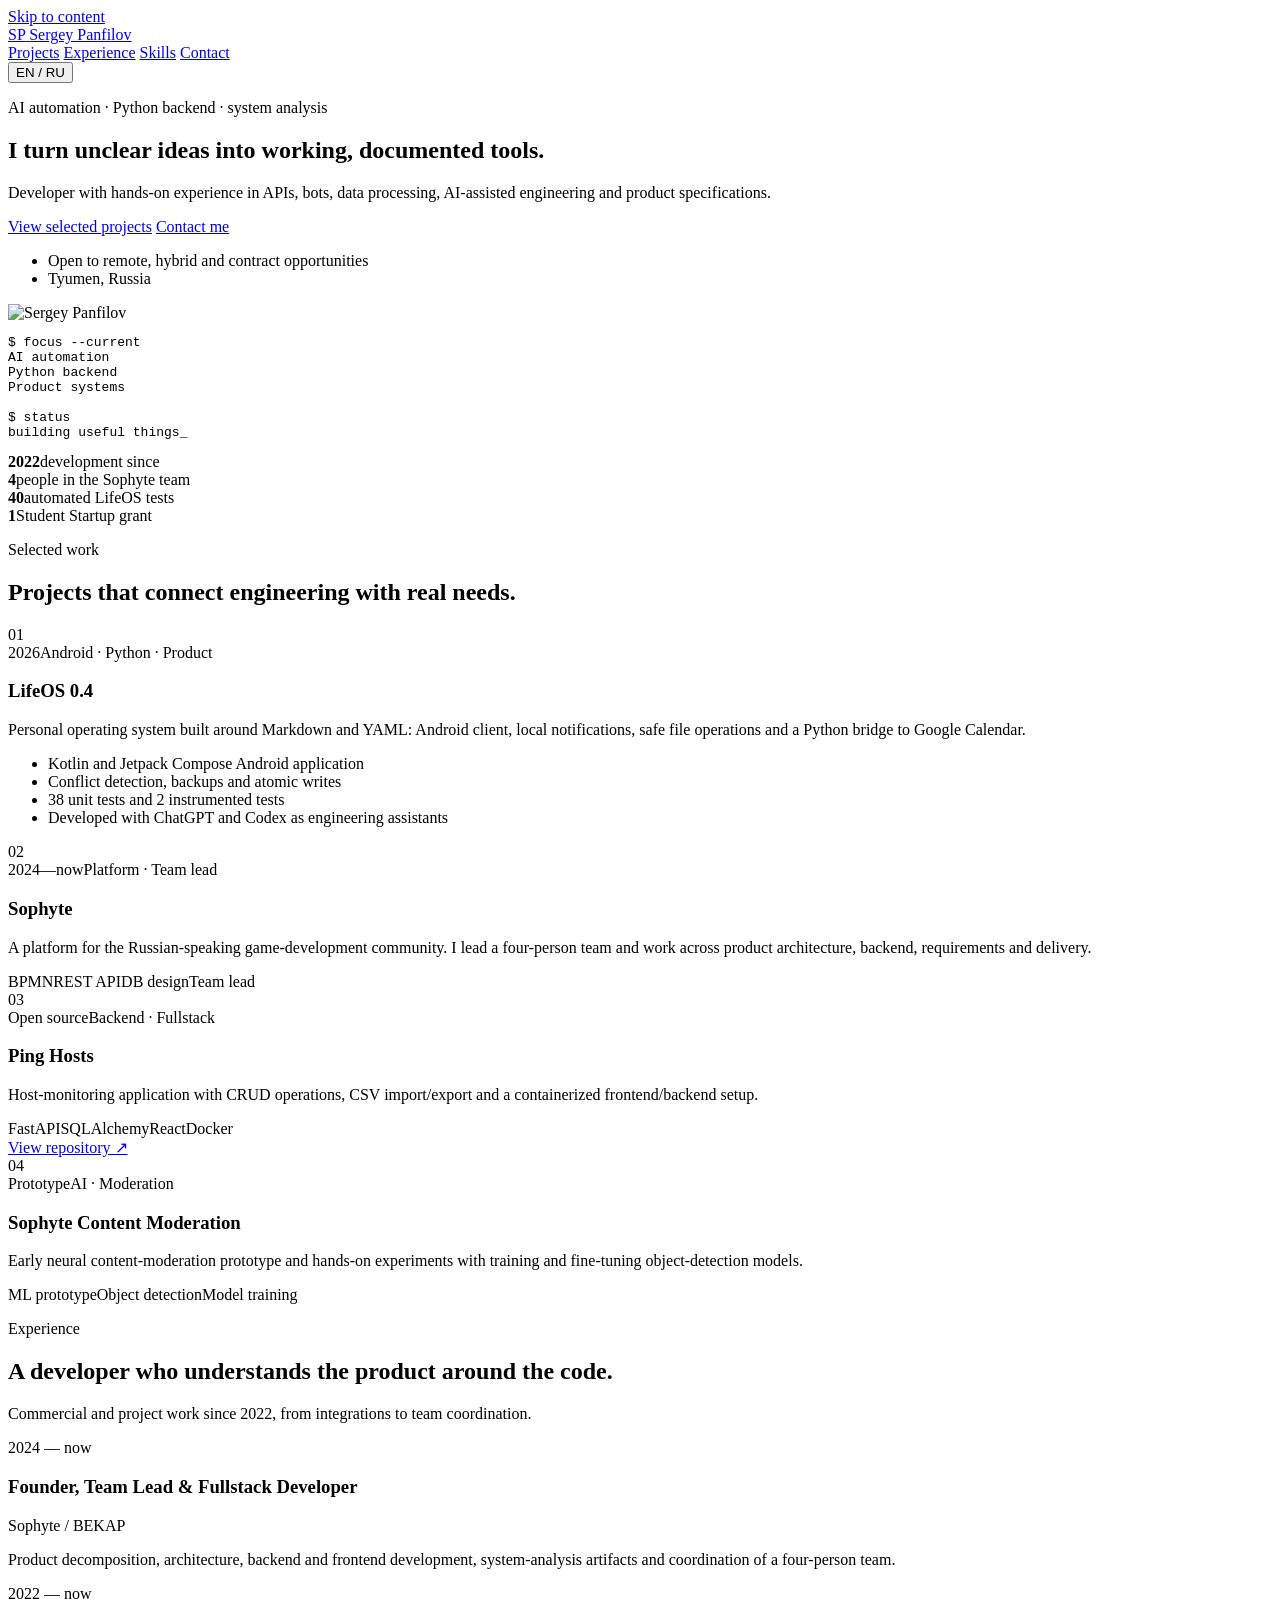
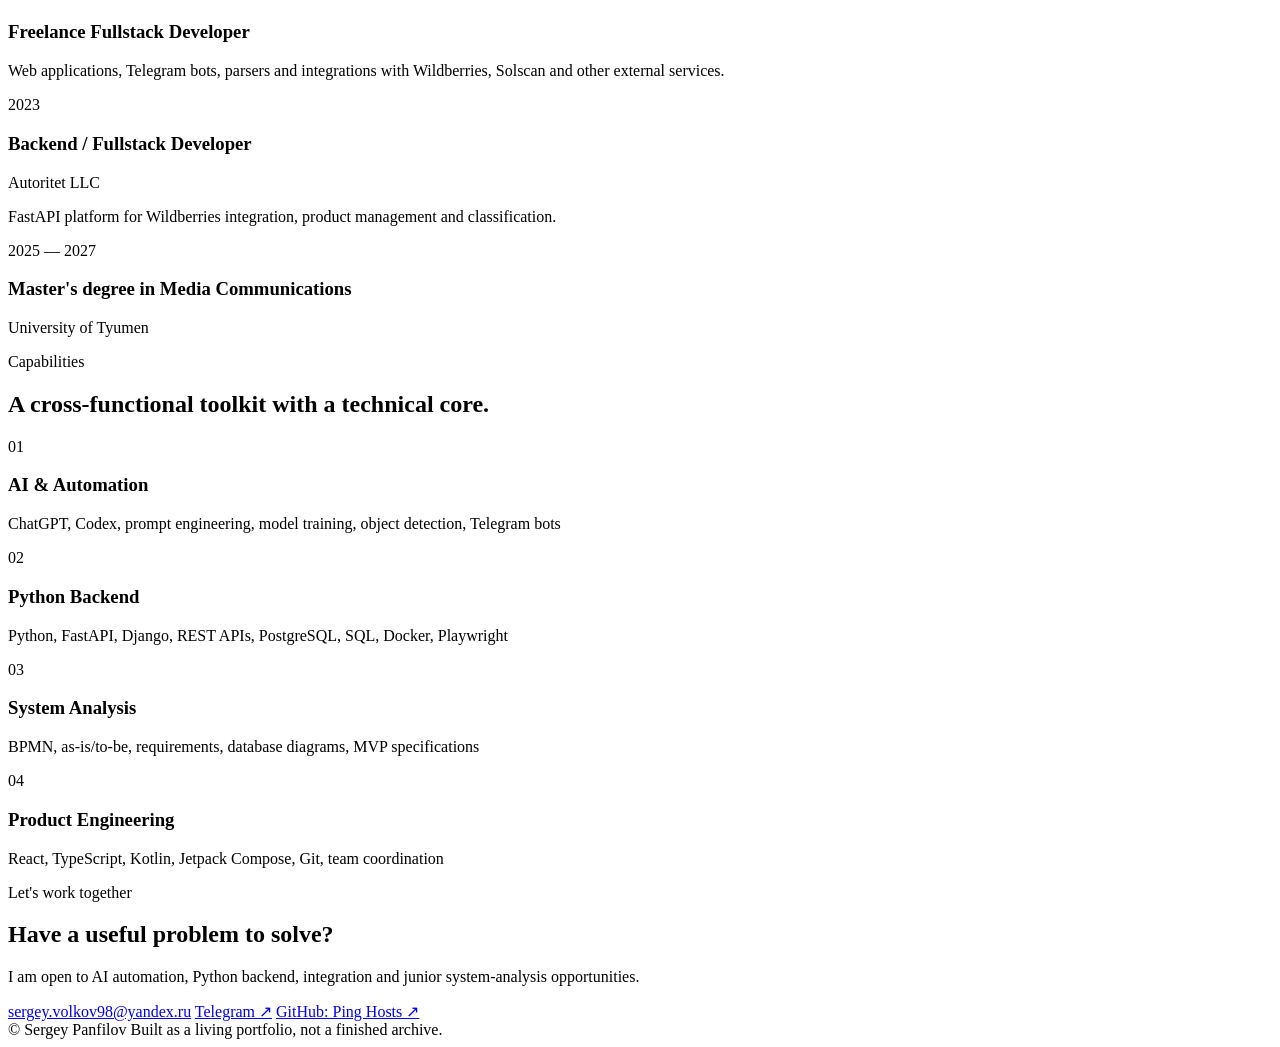
==== index.html @ 13442baf "Add index.html" ====
<!doctype html>
<html lang="en">
  <head>
    <meta charset="UTF-8" />
    <meta name="viewport" content="width=device-width, initial-scale=1.0" />
    <meta name="description" content="Sergey Panfilov — AI automation, Python backend development and system analysis." />
    <meta name="theme-color" content="#07111f" />
    <meta property="og:title" content="Sergey Panfilov — AI & Python Developer" />
    <meta property="og:description" content="Practical AI automation, backend systems and product engineering." />
    <meta property="og:type" content="website" />
    <meta property="og:url" content="https://zenartz98.github.io/portfolio/" />
    <link rel="canonical" href="https://zenartz98.github.io/portfolio/" />
    <title>Sergey Panfilov — AI & Python Developer</title>
    <link rel="stylesheet" href="styles.css" />
  </head>
  <body>
    <a class="skip-link" href="#main">Skip to content</a>

    <header class="site-header">
      <a class="brand" href="#top" aria-label="Sergey Panfilov — home">
        <span class="brand-mark">SP</span>
        <span>Sergey Panfilov</span>
      </a>
      <nav aria-label="Main navigation">
        <a href="#projects" data-i18n="navProjects">Projects</a>
        <a href="#experience" data-i18n="navExperience">Experience</a>
        <a href="#skills" data-i18n="navSkills">Skills</a>
        <a href="#contact" data-i18n="navContact">Contact</a>
      </nav>
      <button class="language-toggle" type="button" aria-label="Switch language">
        <span data-lang-active>EN</span><span aria-hidden="true"> / </span><span data-lang-inactive>RU</span>
      </button>
    </header>

    <main id="main">
      <section class="hero" id="top">
        <div class="hero-copy">
          <p class="eyebrow" data-i18n="heroEyebrow">AI automation · Python backend · system analysis</p>
          <h1 data-i18n="heroTitle">I turn unclear ideas into working, documented tools.</h1>
          <p class="hero-lead" data-i18n="heroLead">
            Developer with hands-on experience in APIs, bots, data processing, AI-assisted engineering and product specifications.
          </p>
          <div class="hero-actions">
            <a class="button primary" href="#projects" data-i18n="viewProjects">View selected projects</a>
            <a class="button secondary" href="mailto:sergey.volkov98@yandex.ru" data-i18n="contactMe">Contact me</a>
          </div>
          <ul class="availability" aria-label="Availability">
            <li><span class="status-dot"></span><span data-i18n="availability">Open to remote, hybrid and contract opportunities</span></li>
            <li>Tyumen, Russia</li>
          </ul>
        </div>

        <aside class="hero-panel" aria-label="Profile summary">
          <div class="portrait-wrap">
            <img src="https://avatars.githubusercontent.com/u/83750364?v=4" alt="Sergey Panfilov" width="160" height="160" />
            <span class="orbit orbit-one"></span>
            <span class="orbit orbit-two"></span>
          </div>
          <div class="terminal" aria-label="Technology summary">
            <div class="terminal-head"><span></span><span></span><span></span></div>
            <pre><code><span class="muted">$</span> focus --current
AI automation
Python backend
Product systems

<span class="muted">$</span> status
building useful things<span class="cursor">_</span></code></pre>
          </div>
        </aside>
      </section>

      <section class="signal-strip" aria-label="Highlights">
        <div><strong>2022</strong><span data-i18n="sinceDevelopment">development since</span></div>
        <div><strong>4</strong><span data-i18n="teamMembers">people in the Sophyte team</span></div>
        <div><strong>40</strong><span data-i18n="lifeosTests">automated LifeOS tests</span></div>
        <div><strong>1</strong><span data-i18n="grant">Student Startup grant</span></div>
      </section>

      <section class="section" id="projects">
        <div class="section-heading">
          <p class="eyebrow" data-i18n="selectedWork">Selected work</p>
          <h2 data-i18n="projectsTitle">Projects that connect engineering with real needs.</h2>
        </div>

        <div class="project-grid">
          <article class="project-card project-featured">
            <div class="project-number">01</div>
            <div>
              <div class="project-meta"><span>2026</span><span>Android · Python · Product</span></div>
              <h3>LifeOS 0.4</h3>
              <p data-i18n="lifeosDescription">
                Personal operating system built around Markdown and YAML: Android client, local notifications, safe file operations and a Python bridge to Google Calendar.
              </p>
              <ul class="project-points">
                <li data-i18n="lifeosPoint1">Kotlin and Jetpack Compose Android application</li>
                <li data-i18n="lifeosPoint2">Conflict detection, backups and atomic writes</li>
                <li data-i18n="lifeosPoint3">38 unit tests and 2 instrumented tests</li>
                <li data-i18n="lifeosPoint4">Developed with ChatGPT and Codex as engineering assistants</li>
              </ul>
            </div>
          </article>

          <article class="project-card">
            <div class="project-number">02</div>
            <div>
              <div class="project-meta"><span>2024—now</span><span>Platform · Team lead</span></div>
              <h3>Sophyte</h3>
              <p data-i18n="sophyteDescription">
                A platform for the Russian-speaking game-development community. I lead a four-person team and work across product architecture, backend, requirements and delivery.
              </p>
              <div class="tag-row"><span>BPMN</span><span>REST API</span><span>DB design</span><span>Team lead</span></div>
            </div>
          </article>

          <article class="project-card">
            <div class="project-number">03</div>
            <div>
              <div class="project-meta"><span>Open source</span><span>Backend · Fullstack</span></div>
              <h3>Ping Hosts</h3>
              <p data-i18n="pingDescription">
                Host-monitoring application with CRUD operations, CSV import/export and a containerized frontend/backend setup.
              </p>
              <div class="tag-row"><span>FastAPI</span><span>SQLAlchemy</span><span>React</span><span>Docker</span></div>
              <a class="text-link" href="https://github.com/ZenArtZ98/ping_hosts" target="_blank" rel="noreferrer" data-i18n="viewRepository">View repository ↗</a>
            </div>
          </article>

          <article class="project-card">
            <div class="project-number">04</div>
            <div>
              <div class="project-meta"><span>Prototype</span><span>AI · Moderation</span></div>
              <h3>Sophyte Content Moderation</h3>
              <p data-i18n="moderationDescription">
                Early neural content-moderation prototype and hands-on experiments with training and fine-tuning object-detection models.
              </p>
              <div class="tag-row"><span>ML prototype</span><span>Object detection</span><span>Model training</span></div>
            </div>
          </article>
        </div>
      </section>

      <section class="section split-section" id="experience">
        <div class="section-heading sticky-heading">
          <p class="eyebrow" data-i18n="experienceEyebrow">Experience</p>
          <h2 data-i18n="experienceTitle">A developer who understands the product around the code.</h2>
          <p data-i18n="experienceLead">Commercial and project work since 2022, from integrations to team coordination.</p>
        </div>

        <div class="timeline">
          <article>
            <span class="timeline-date">2024 — now</span>
            <h3 data-i18n="sophyteRole">Founder, Team Lead & Fullstack Developer</h3>
            <p>Sophyte / BEKAP</p>
            <p data-i18n="sophyteExperience">Product decomposition, architecture, backend and frontend development, system-analysis artifacts and coordination of a four-person team.</p>
          </article>
          <article>
            <span class="timeline-date">2022 — now</span>
            <h3 data-i18n="freelanceRole">Freelance Fullstack Developer</h3>
            <p data-i18n="freelanceExperience">Web applications, Telegram bots, parsers and integrations with Wildberries, Solscan and other external services.</p>
          </article>
          <article>
            <span class="timeline-date">2023</span>
            <h3 data-i18n="autoritetRole">Backend / Fullstack Developer</h3>
            <p>Autoritet LLC</p>
            <p data-i18n="autoritetExperience">FastAPI platform for Wildberries integration, product management and classification.</p>
          </article>
          <article>
            <span class="timeline-date">2025 — 2027</span>
            <h3 data-i18n="masters">Master's degree in Media Communications</h3>
            <p data-i18n="university">University of Tyumen</p>
          </article>
        </div>
      </section>

      <section class="section" id="skills">
        <div class="section-heading">
          <p class="eyebrow" data-i18n="skillsEyebrow">Capabilities</p>
          <h2 data-i18n="skillsTitle">A cross-functional toolkit with a technical core.</h2>
        </div>
        <div class="skills-grid">
          <article><span>01</span><h3>AI & Automation</h3><p>ChatGPT, Codex, prompt engineering, model training, object detection, Telegram bots</p></article>
          <article><span>02</span><h3>Python Backend</h3><p>Python, FastAPI, Django, REST APIs, PostgreSQL, SQL, Docker, Playwright</p></article>
          <article><span>03</span><h3>System Analysis</h3><p>BPMN, as-is/to-be, requirements, database diagrams, MVP specifications</p></article>
          <article><span>04</span><h3>Product Engineering</h3><p>React, TypeScript, Kotlin, Jetpack Compose, Git, team coordination</p></article>
        </div>
      </section>

      <section class="contact-section" id="contact">
        <p class="eyebrow" data-i18n="contactEyebrow">Let's work together</p>
        <h2 data-i18n="contactTitle">Have a useful problem to solve?</h2>
        <p data-i18n="contactLead">I am open to AI automation, Python backend, integration and junior system-analysis opportunities.</p>
        <div class="contact-links">
          <a href="mailto:sergey.volkov98@yandex.ru">sergey.volkov98@yandex.ru</a>
          <a href="https://t.me/zenartz98" target="_blank" rel="noreferrer">Telegram ↗</a>
          <a href="https://github.com/ZenArtZ98/ping_hosts" target="_blank" rel="noreferrer">GitHub: Ping Hosts ↗</a>
        </div>
      </section>
    </main>

    <footer>
      <span>© <span data-year></span> Sergey Panfilov</span>
      <span data-i18n="footerText">Built as a living portfolio, not a finished archive.</span>
    </footer>

    <script src="script.js"></script>
  </body>
</html>
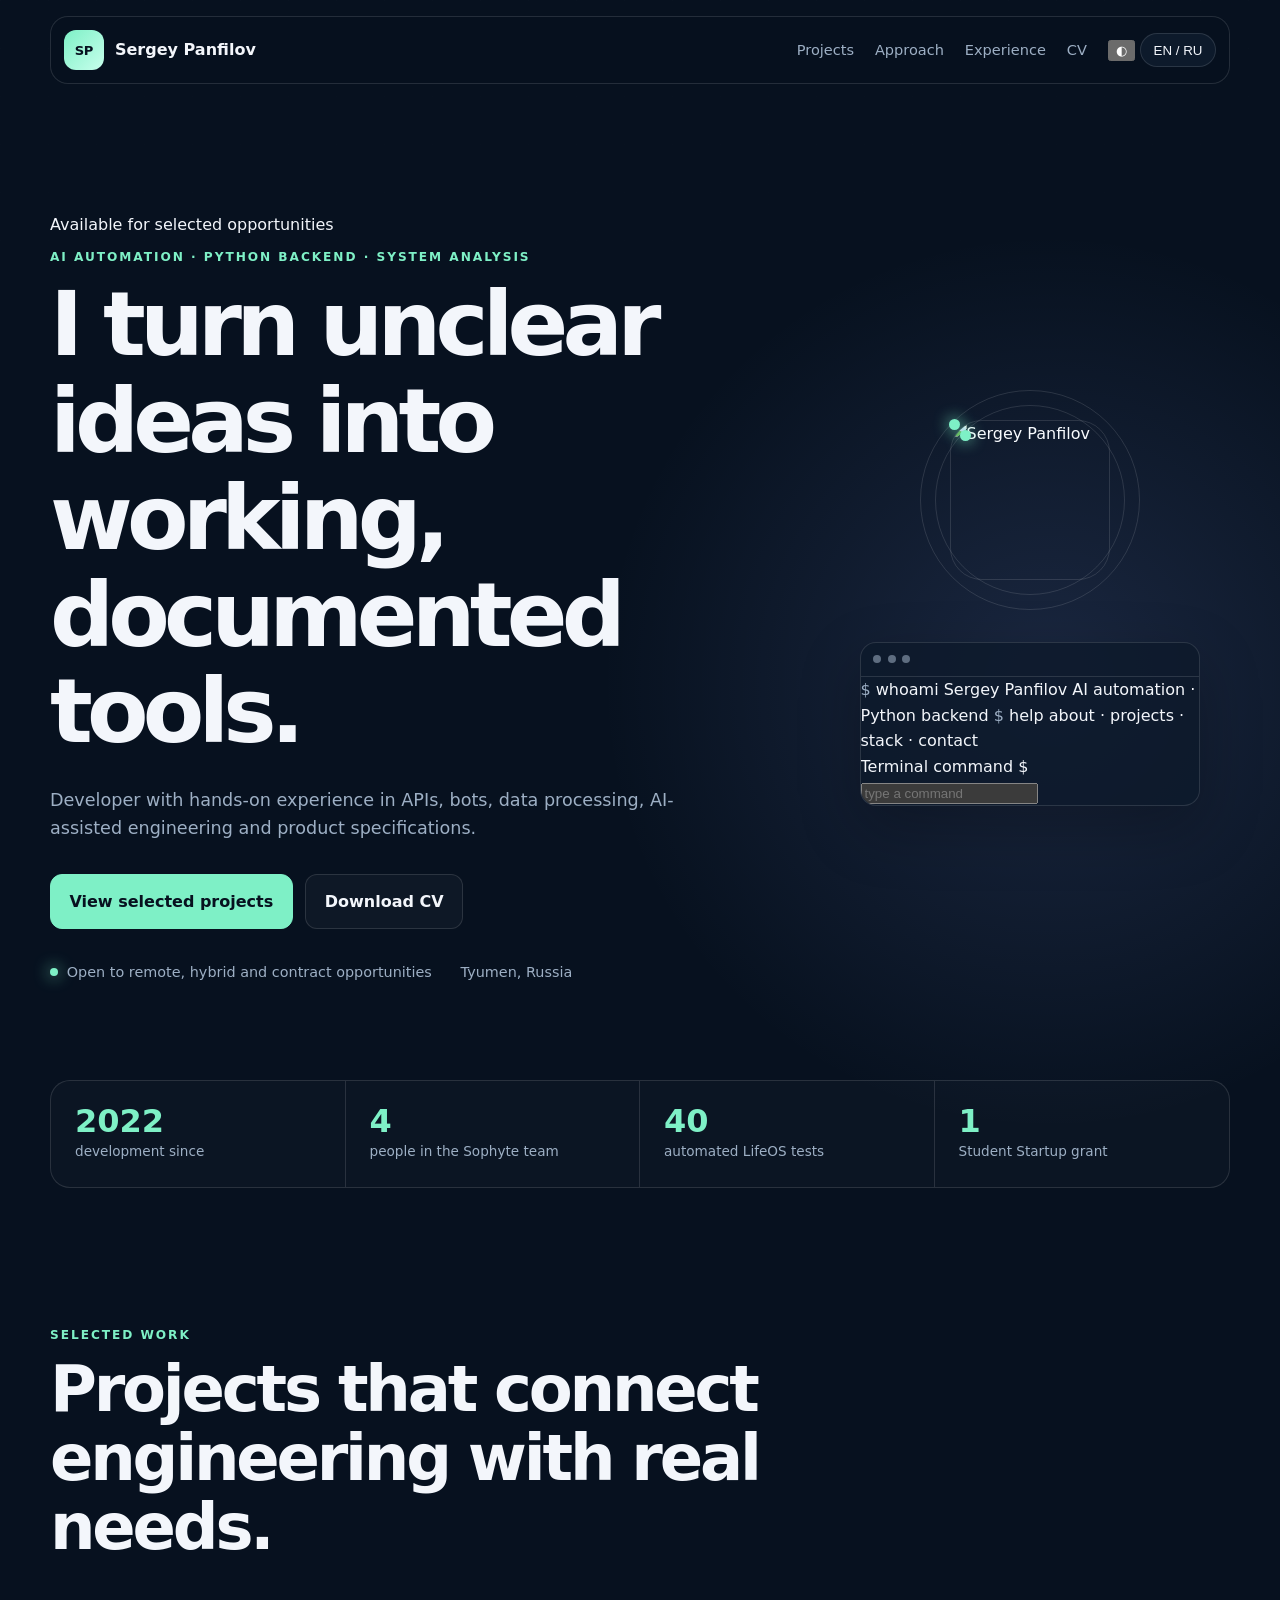
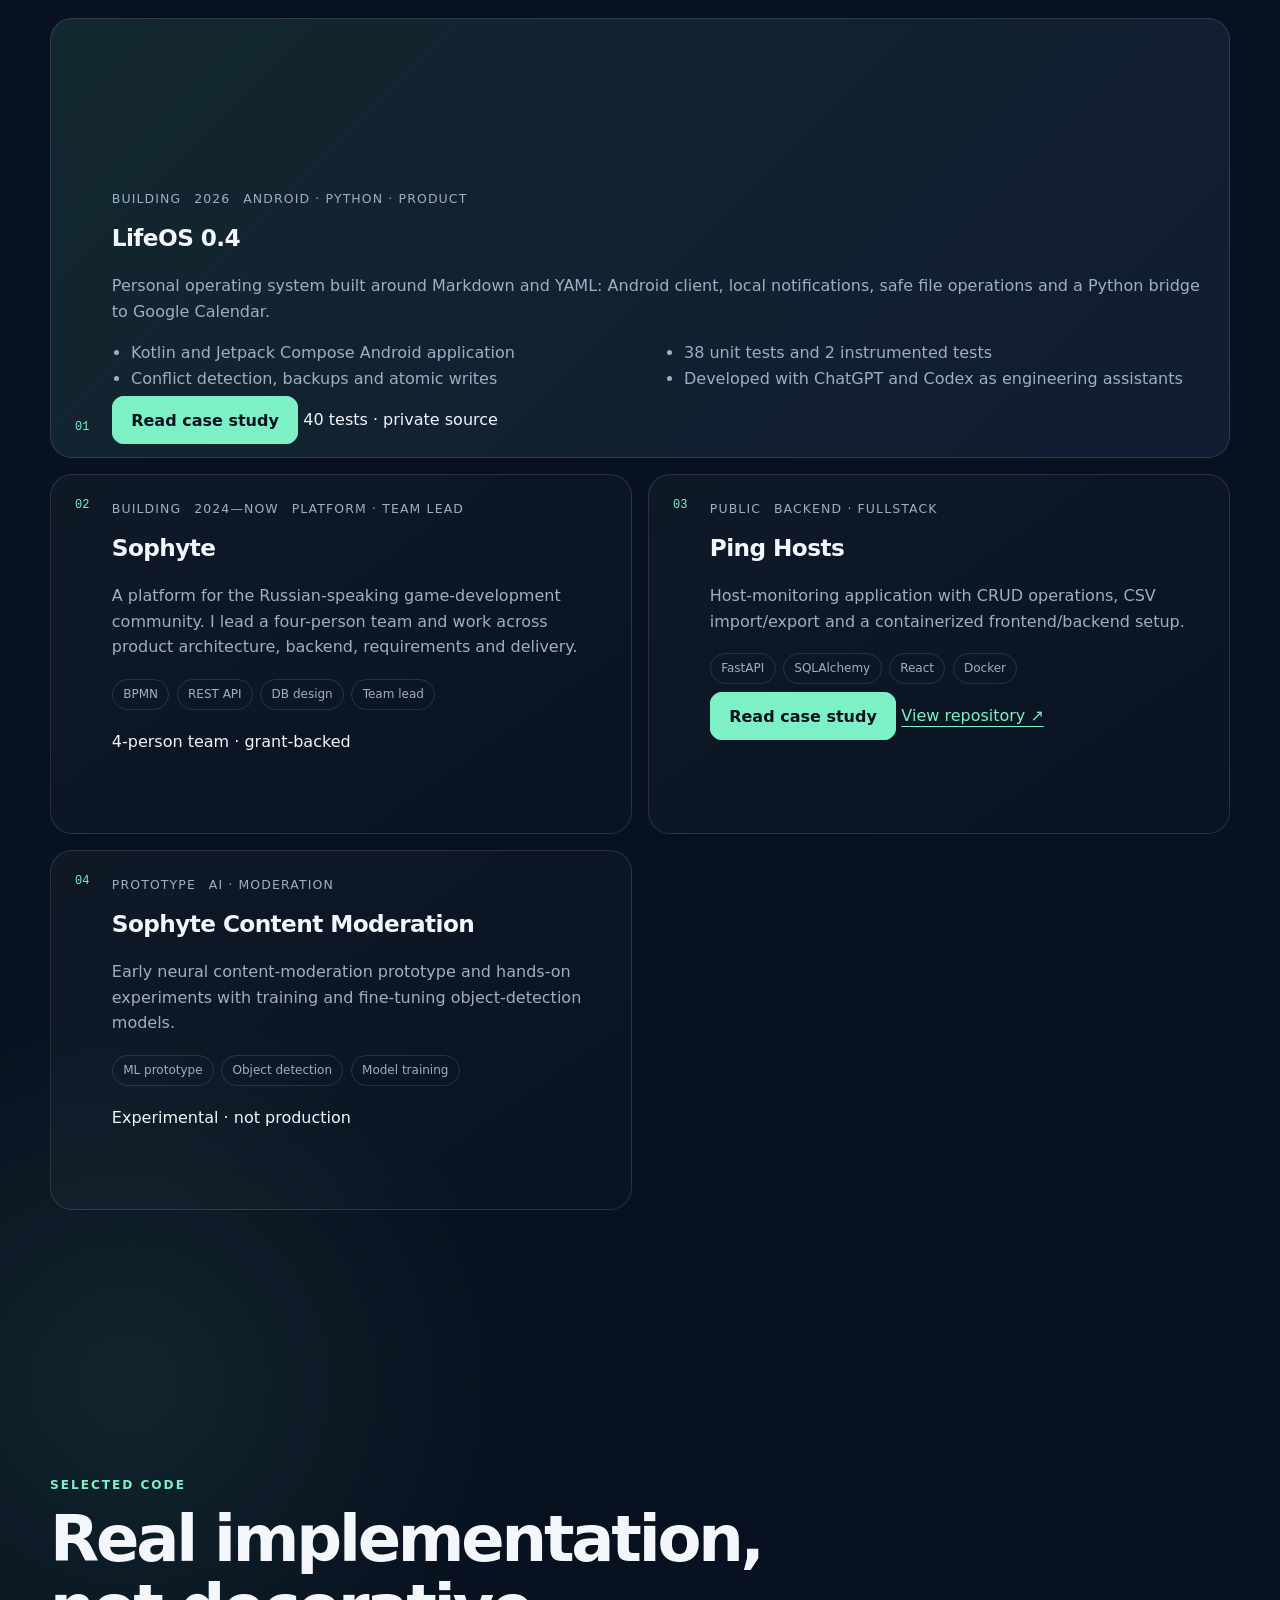
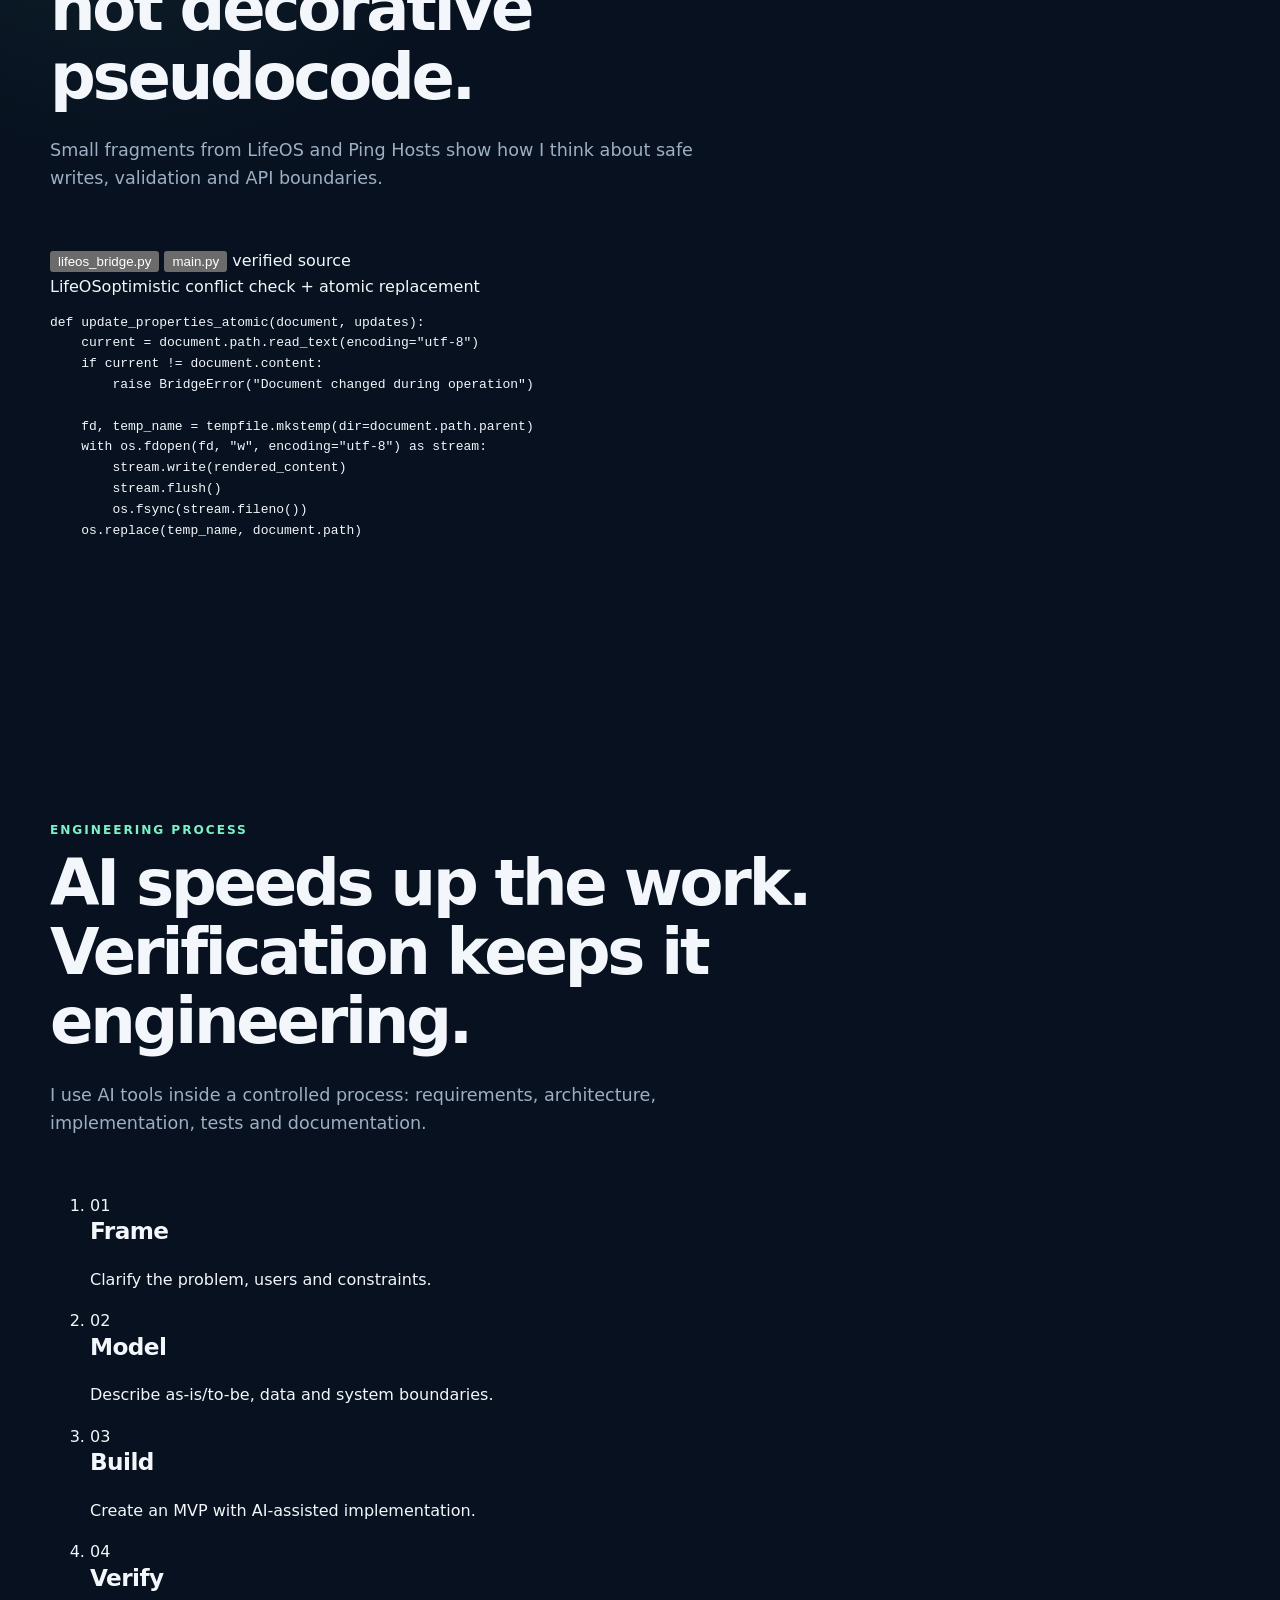
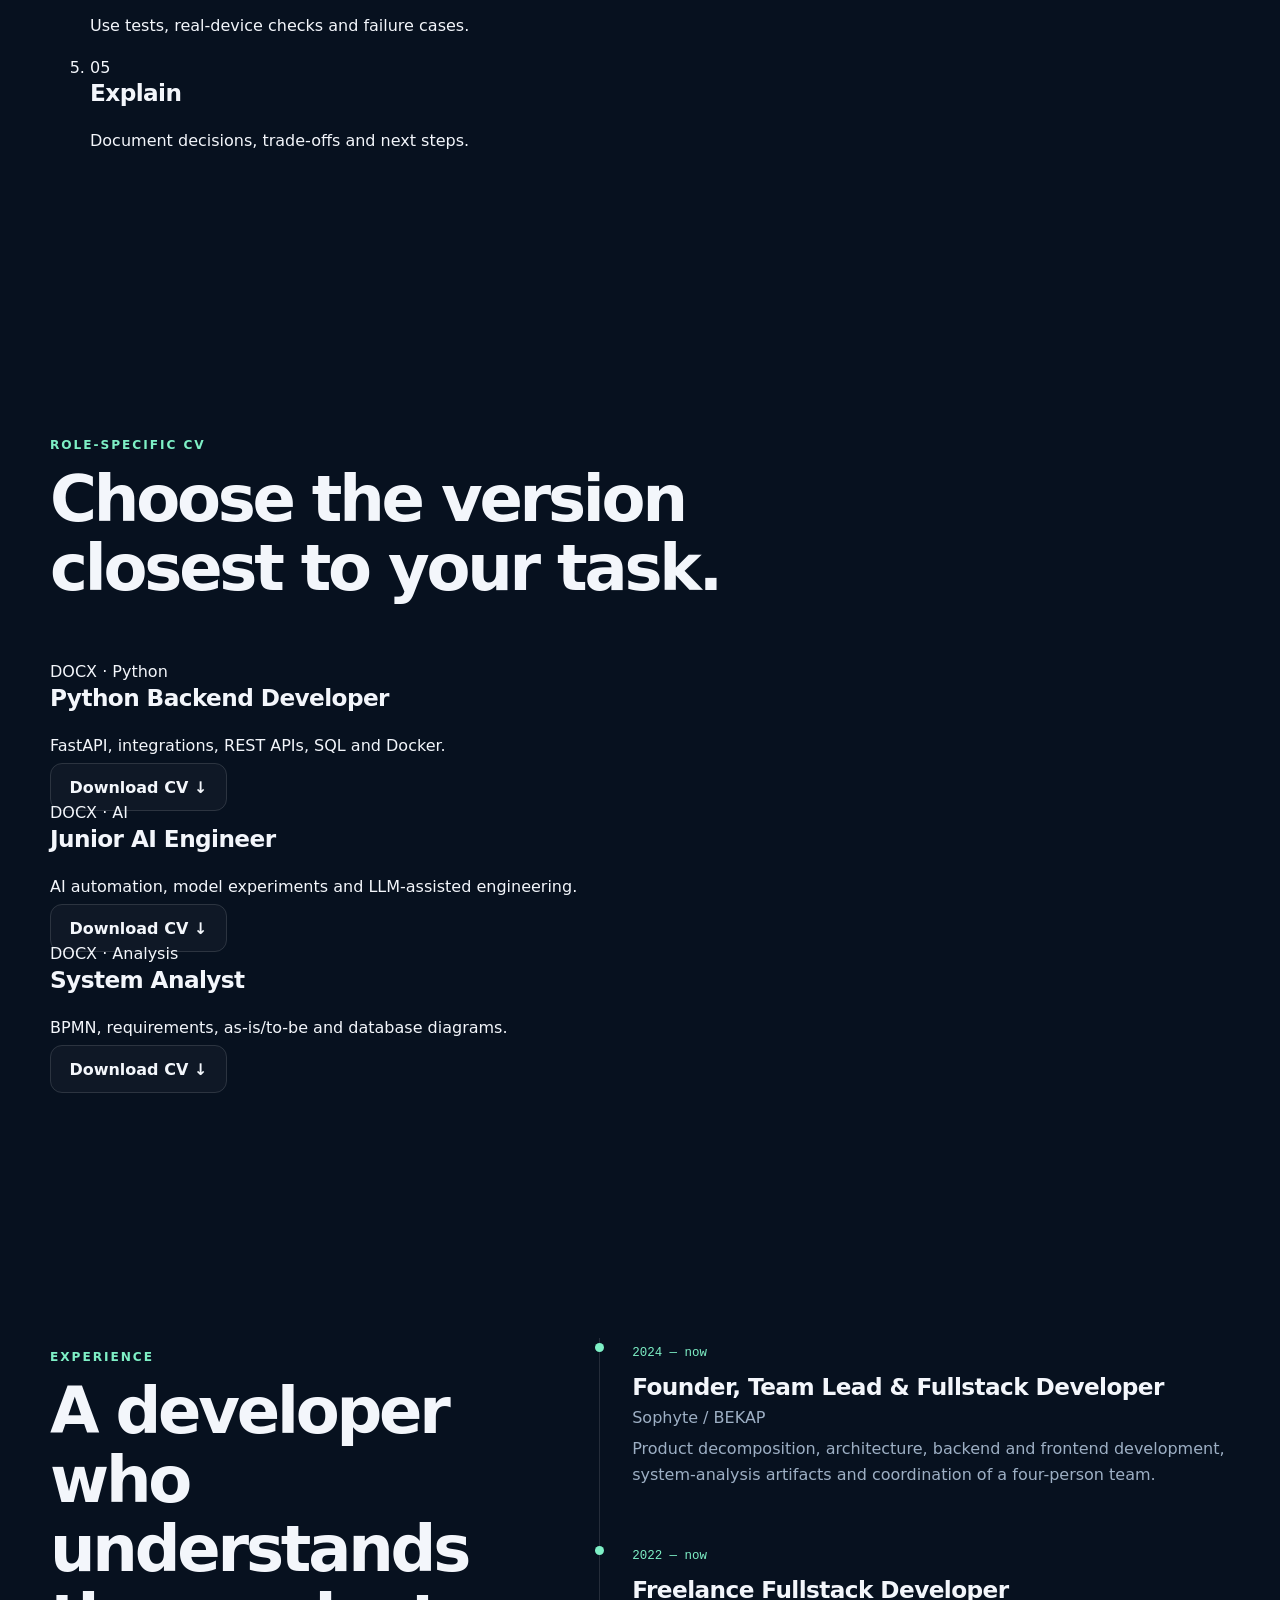
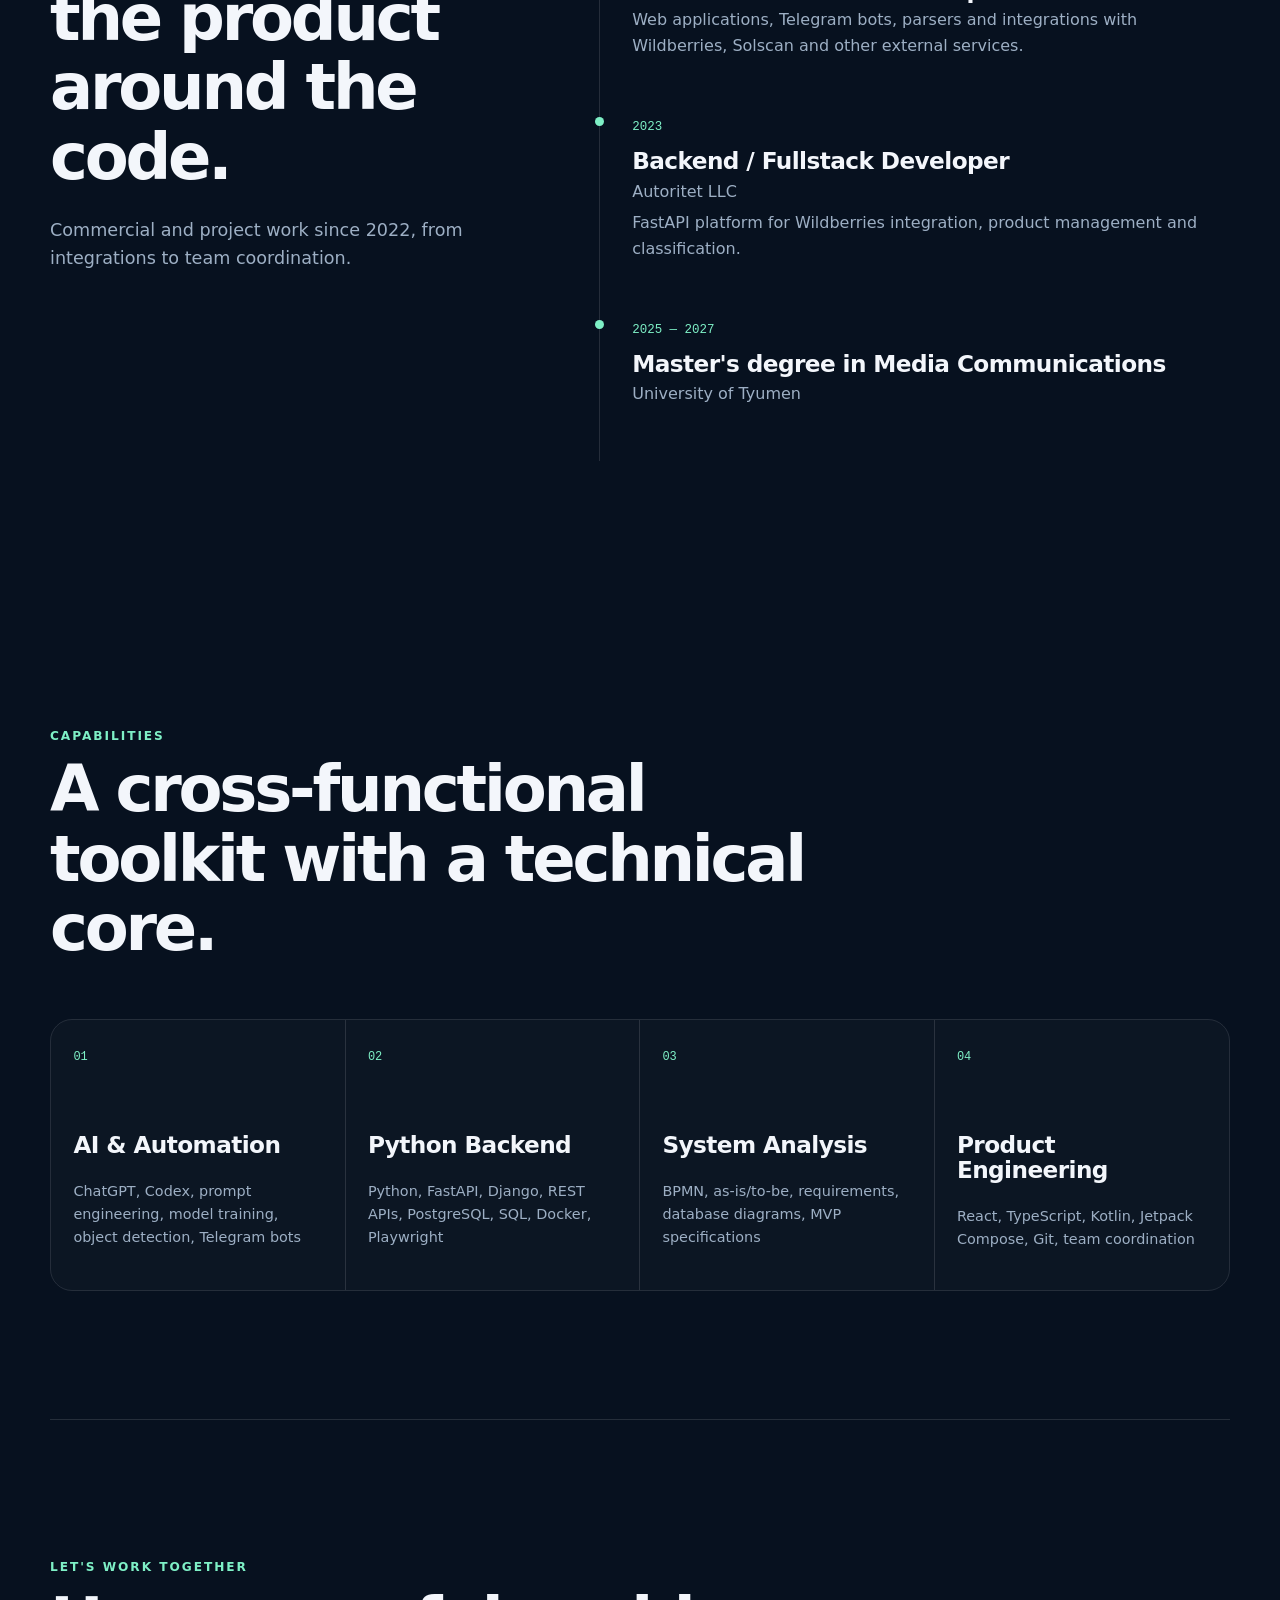
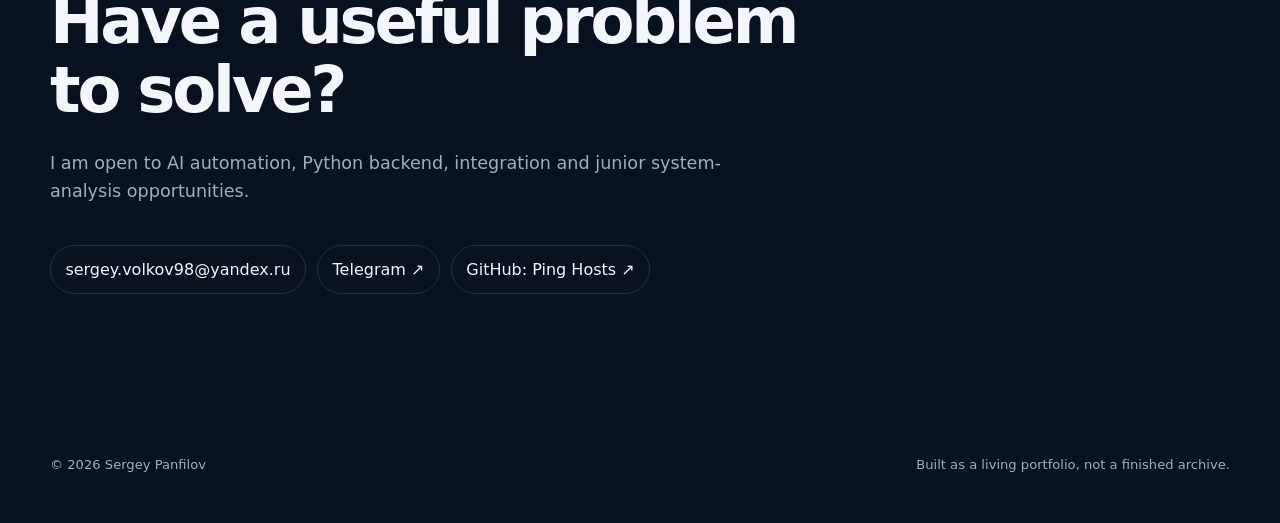
==== commit 752df264: "Upgrade index.html for technical portfolio" ====
--- a/index.html
+++ b/index.html
@@ -9,7 +9,12 @@
     <meta property="og:description" content="Practical AI automation, backend systems and product engineering." />
     <meta property="og:type" content="website" />
     <meta property="og:url" content="https://zenartz98.github.io/portfolio/" />
+    <meta property="og:image" content="https://zenartz98.github.io/portfolio/assets/og-portfolio.png" />
+    <meta property="og:image:width" content="1200" />
+    <meta property="og:image:height" content="630" />
+    <meta name="twitter:card" content="summary_large_image" />
     <link rel="canonical" href="https://zenartz98.github.io/portfolio/" />
+    <link rel="icon" href="assets/favicon.svg" type="image/svg+xml" />
     <title>Sergey Panfilov — AI & Python Developer</title>
     <link rel="stylesheet" href="styles.css" />
   </head>
@@ -23,18 +28,22 @@
       </a>
       <nav aria-label="Main navigation">
         <a href="#projects" data-i18n="navProjects">Projects</a>
+        <a href="#approach" data-en="Approach" data-ru="Подход">Approach</a>
         <a href="#experience" data-i18n="navExperience">Experience</a>
-        <a href="#skills" data-i18n="navSkills">Skills</a>
-        <a href="#contact" data-i18n="navContact">Contact</a>
+        <a href="#resumes" data-en="CV" data-ru="Резюме">CV</a>
       </nav>
-      <button class="language-toggle" type="button" aria-label="Switch language">
-        <span data-lang-active>EN</span><span aria-hidden="true"> / </span><span data-lang-inactive>RU</span>
-      </button>
+      <div class="header-controls">
+        <button class="theme-toggle" type="button" aria-label="Switch color theme" title="Switch color theme"><span aria-hidden="true">◐</span></button>
+        <button class="language-toggle" type="button" aria-label="Switch language">
+          <span data-lang-active>EN</span><span aria-hidden="true"> / </span><span data-lang-inactive>RU</span>
+        </button>
+      </div>
     </header>
 
     <main id="main">
       <section class="hero" id="top">
         <div class="hero-copy">
+          <div class="live-pill"><span class="status-dot"></span><span data-en="Available for selected opportunities" data-ru="Открыт к подходящим предложениям">Available for selected opportunities</span></div>
           <p class="eyebrow" data-i18n="heroEyebrow">AI automation · Python backend · system analysis</p>
           <h1 data-i18n="heroTitle">I turn unclear ideas into working, documented tools.</h1>
           <p class="hero-lead" data-i18n="heroLead">
@@ -42,7 +51,7 @@
           </p>
           <div class="hero-actions">
             <a class="button primary" href="#projects" data-i18n="viewProjects">View selected projects</a>
-            <a class="button secondary" href="mailto:sergey.volkov98@yandex.ru" data-i18n="contactMe">Contact me</a>
+            <a class="button secondary" href="#resumes" data-en="Download CV" data-ru="Скачать резюме">Download CV</a>
           </div>
           <ul class="availability" aria-label="Availability">
             <li><span class="status-dot"></span><span data-i18n="availability">Open to remote, hybrid and contract opportunities</span></li>
@@ -56,15 +65,19 @@
             <span class="orbit orbit-one"></span>
             <span class="orbit orbit-two"></span>
           </div>
-          <div class="terminal" aria-label="Technology summary">
+          <div class="terminal terminal-interactive" aria-label="Interactive developer console" data-terminal>
             <div class="terminal-head"><span></span><span></span><span></span></div>
-            <pre><code><span class="muted">$</span> focus --current
-AI automation
-Python backend
-Product systems
-
-<span class="muted">$</span> status
-building useful things<span class="cursor">_</span></code></pre>
+            <div class="terminal-output" data-terminal-output aria-live="polite"><span class="muted">$</span> whoami
+Sergey Panfilov
+AI automation · Python backend
+
+<span class="muted">$</span> help
+about · projects · stack · contact</div>
+            <form class="terminal-form" data-terminal-form>
+              <label for="terminal-command" class="visually-hidden">Terminal command</label>
+              <span class="terminal-prompt">$</span>
+              <input id="terminal-command" data-terminal-input autocomplete="off" spellcheck="false" placeholder="type a command" />
+            </form>
           </div>
         </aside>
       </section>
@@ -86,7 +99,7 @@
           <article class="project-card project-featured">
             <div class="project-number">01</div>
             <div>
-              <div class="project-meta"><span>2026</span><span>Android · Python · Product</span></div>
+              <div class="project-meta"><span class="project-status status-building">Building</span><span>2026</span><span>Android · Python · Product</span></div>
               <h3>LifeOS 0.4</h3>
               <p data-i18n="lifeosDescription">
                 Personal operating system built around Markdown and YAML: Android client, local notifications, safe file operations and a Python bridge to Google Calendar.
@@ -97,44 +110,144 @@
                 <li data-i18n="lifeosPoint3">38 unit tests and 2 instrumented tests</li>
                 <li data-i18n="lifeosPoint4">Developed with ChatGPT and Codex as engineering assistants</li>
               </ul>
+              <div class="project-actions">
+                <a class="button compact primary" href="case-lifeos.html" data-en="Read case study" data-ru="Открыть кейс">Read case study</a>
+                <span class="project-proof">40 tests · private source</span>
+              </div>
             </div>
           </article>
 
           <article class="project-card">
             <div class="project-number">02</div>
             <div>
-              <div class="project-meta"><span>2024—now</span><span>Platform · Team lead</span></div>
+              <div class="project-meta"><span class="project-status status-building">Building</span><span>2024—now</span><span>Platform · Team lead</span></div>
               <h3>Sophyte</h3>
               <p data-i18n="sophyteDescription">
                 A platform for the Russian-speaking game-development community. I lead a four-person team and work across product architecture, backend, requirements and delivery.
               </p>
               <div class="tag-row"><span>BPMN</span><span>REST API</span><span>DB design</span><span>Team lead</span></div>
+              <span class="project-proof">4-person team · grant-backed</span>
             </div>
           </article>
 
           <article class="project-card">
             <div class="project-number">03</div>
             <div>
-              <div class="project-meta"><span>Open source</span><span>Backend · Fullstack</span></div>
+              <div class="project-meta"><span class="project-status status-public">Public</span><span>Backend · Fullstack</span></div>
               <h3>Ping Hosts</h3>
               <p data-i18n="pingDescription">
                 Host-monitoring application with CRUD operations, CSV import/export and a containerized frontend/backend setup.
               </p>
               <div class="tag-row"><span>FastAPI</span><span>SQLAlchemy</span><span>React</span><span>Docker</span></div>
-              <a class="text-link" href="https://github.com/ZenArtZ98/ping_hosts" target="_blank" rel="noreferrer" data-i18n="viewRepository">View repository ↗</a>
+              <div class="project-actions">
+                <a class="button compact primary" href="case-ping-hosts.html" data-en="Read case study" data-ru="Открыть кейс">Read case study</a>
+                <a class="text-link" href="https://github.com/ZenArtZ98/ping_hosts" target="_blank" rel="noreferrer" data-i18n="viewRepository">View repository ↗</a>
+              </div>
             </div>
           </article>
 
           <article class="project-card">
             <div class="project-number">04</div>
             <div>
-              <div class="project-meta"><span>Prototype</span><span>AI · Moderation</span></div>
+              <div class="project-meta"><span class="project-status status-prototype">Prototype</span><span>AI · Moderation</span></div>
               <h3>Sophyte Content Moderation</h3>
               <p data-i18n="moderationDescription">
                 Early neural content-moderation prototype and hands-on experiments with training and fine-tuning object-detection models.
               </p>
               <div class="tag-row"><span>ML prototype</span><span>Object detection</span><span>Model training</span></div>
+              <span class="project-proof">Experimental · not production</span>
             </div>
+          </article>
+        </div>
+      </section>
+
+      <section class="section code-lab" id="code">
+        <div class="section-heading code-lab-heading">
+          <div>
+            <p class="eyebrow">Selected code</p>
+            <h2 data-en="Real implementation, not decorative pseudocode." data-ru="Реальная реализация, а не декоративный псевдокод.">Real implementation, not decorative pseudocode.</h2>
+          </div>
+          <p data-en="Small fragments from LifeOS and Ping Hosts show how I think about safe writes, validation and API boundaries." data-ru="Небольшие фрагменты LifeOS и Ping Hosts показывают мой подход к безопасной записи, валидации и границам API.">Small fragments from LifeOS and Ping Hosts show how I think about safe writes, validation and API boundaries.</p>
+        </div>
+
+        <div class="code-window">
+          <div class="code-toolbar" role="tablist" aria-label="Code examples">
+            <button class="code-tab is-active" type="button" role="tab" aria-selected="true" data-code-tab="lifeos">lifeos_bridge.py</button>
+            <button class="code-tab" type="button" role="tab" aria-selected="false" data-code-tab="ping">main.py</button>
+            <span class="code-source" data-en="verified source" data-ru="проверенный исходник">verified source</span>
+          </div>
+          <div class="code-panel" data-code-panel="lifeos">
+            <div class="code-caption"><span>LifeOS</span><span data-en="optimistic conflict check + atomic replacement" data-ru="проверка конфликта + атомарная замена">optimistic conflict check + atomic replacement</span></div>
+            <pre><code><span class="syntax-key">def</span> <span class="syntax-fn">update_properties_atomic</span>(document, updates):
+    current = document.path.read_text(encoding=<span class="syntax-str">"utf-8"</span>)
+    <span class="syntax-key">if</span> current != document.content:
+        <span class="syntax-key">raise</span> BridgeError(<span class="syntax-str">"Document changed during operation"</span>)
+
+    fd, temp_name = tempfile.mkstemp(dir=document.path.parent)
+    <span class="syntax-key">with</span> os.fdopen(fd, <span class="syntax-str">"w"</span>, encoding=<span class="syntax-str">"utf-8"</span>) <span class="syntax-key">as</span> stream:
+        stream.write(rendered_content)
+        stream.flush()
+        os.fsync(stream.fileno())
+    os.replace(temp_name, document.path)</code></pre>
+          </div>
+          <div class="code-panel" data-code-panel="ping" hidden>
+            <div class="code-caption"><span>Ping Hosts</span><span data-en="validated REST endpoint with persistence" data-ru="REST endpoint с валидацией и сохранением">validated REST endpoint with persistence</span></div>
+            <pre><code><span class="syntax-dec">@app.post</span>(<span class="syntax-str">"/hosts"</span>, response_model=Host)
+<span class="syntax-key">def</span> <span class="syntax-fn">add_host</span>(host: Host, db: Session = Depends(get_db)):
+    duplicate = db.query(HostDB).filter(
+        HostDB.ip == str(host.ip)
+    ).first()
+    <span class="syntax-key">if</span> duplicate:
+        <span class="syntax-key">raise</span> HTTPException(
+            status_code=<span class="syntax-num">400</span>, detail=<span class="syntax-str">"IP already exists"</span>
+        )
+    db_host = HostDB(id=host.id, ip=str(host.ip))
+    db.add(db_host)
+    db.commit()
+    db.refresh(db_host)
+    <span class="syntax-key">return</span> db_host</code></pre>
+          </div>
+        </div>
+      </section>
+
+      <section class="section" id="approach">
+        <div class="section-heading">
+          <p class="eyebrow" data-en="Engineering process" data-ru="Инженерный процесс">Engineering process</p>
+          <h2 data-en="AI speeds up the work. Verification keeps it engineering." data-ru="AI ускоряет работу. Проверка превращает её в инженерию.">AI speeds up the work. Verification keeps it engineering.</h2>
+          <p data-en="I use AI tools inside a controlled process: requirements, architecture, implementation, tests and documentation." data-ru="Я использую AI-инструменты внутри управляемого процесса: требования, архитектура, реализация, тесты и документация.">I use AI tools inside a controlled process: requirements, architecture, implementation, tests and documentation.</p>
+        </div>
+        <ol class="process-grid">
+          <li><span>01</span><h3 data-en="Frame" data-ru="Формулирую">Frame</h3><p data-en="Clarify the problem, users and constraints." data-ru="Уточняю проблему, пользователей и ограничения.">Clarify the problem, users and constraints.</p></li>
+          <li><span>02</span><h3 data-en="Model" data-ru="Моделирую">Model</h3><p data-en="Describe as-is/to-be, data and system boundaries." data-ru="Описываю as-is/to-be, данные и границы системы.">Describe as-is/to-be, data and system boundaries.</p></li>
+          <li><span>03</span><h3 data-en="Build" data-ru="Собираю">Build</h3><p data-en="Create an MVP with AI-assisted implementation." data-ru="Создаю MVP с AI-assisted реализацией.">Create an MVP with AI-assisted implementation.</p></li>
+          <li><span>04</span><h3 data-en="Verify" data-ru="Проверяю">Verify</h3><p data-en="Use tests, real-device checks and failure cases." data-ru="Использую тесты, реальные устройства и негативные сценарии.">Use tests, real-device checks and failure cases.</p></li>
+          <li><span>05</span><h3 data-en="Explain" data-ru="Документирую">Explain</h3><p data-en="Document decisions, trade-offs and next steps." data-ru="Фиксирую решения, компромиссы и следующие шаги.">Document decisions, trade-offs and next steps.</p></li>
+        </ol>
+      </section>
+
+      <section class="section resume-section" id="resumes">
+        <div class="section-heading">
+          <p class="eyebrow" data-en="Role-specific CV" data-ru="Резюме под разные роли">Role-specific CV</p>
+          <h2 data-en="Choose the version closest to your task." data-ru="Выберите версию под конкретную задачу.">Choose the version closest to your task.</h2>
+        </div>
+        <div class="resume-grid">
+          <article>
+            <span class="file-type">DOCX · Python</span>
+            <h3>Python Backend Developer</h3>
+            <p data-en="FastAPI, integrations, REST APIs, SQL and Docker." data-ru="FastAPI, интеграции, REST API, SQL и Docker.">FastAPI, integrations, REST APIs, SQL and Docker.</p>
+            <a class="button compact secondary" href="resumes/Sergey_Panfilov_Python_Backend_Developer.docx" download data-en="Download CV ↓" data-ru="Скачать резюме ↓">Download CV ↓</a>
+          </article>
+          <article>
+            <span class="file-type">DOCX · AI</span>
+            <h3>Junior AI Engineer</h3>
+            <p data-en="AI automation, model experiments and LLM-assisted engineering." data-ru="AI-автоматизация, эксперименты с моделями и LLM-assisted разработка.">AI automation, model experiments and LLM-assisted engineering.</p>
+            <a class="button compact secondary" href="resumes/Sergey_Panfilov_Junior_AI_Engineer.docx" download data-en="Download CV ↓" data-ru="Скачать резюме ↓">Download CV ↓</a>
+          </article>
+          <article>
+            <span class="file-type">DOCX · Analysis</span>
+            <h3>System Analyst</h3>
+            <p data-en="BPMN, requirements, as-is/to-be and database diagrams." data-ru="BPMN, требования, as-is/to-be и диаграммы баз данных.">BPMN, requirements, as-is/to-be and database diagrams.</p>
+            <a class="button compact secondary" href="resumes/Sergey_Panfilov_System_Analyst.docx" download data-en="Download CV ↓" data-ru="Скачать резюме ↓">Download CV ↓</a>
           </article>
         </div>
       </section>
--- a/styles.css
+++ b/styles.css
@@ -0,0 +1,233 @@
+:root {
+  color-scheme: dark;
+  --background: #07111f;
+  --surface: #0d1a2b;
+  --surface-soft: #101f33;
+  --text: #f3f6fb;
+  --muted: #9dafc4;
+  --line: rgba(255, 255, 255, 0.12);
+  --accent: #7ef0c6;
+  --accent-two: #8ba7ff;
+  --max-width: 1180px;
+  font-family: Inter, ui-sans-serif, system-ui, -apple-system, BlinkMacSystemFont, "Segoe UI", sans-serif;
+  font-synthesis: none;
+  text-rendering: optimizeLegibility;
+}
+
+* { box-sizing: border-box; }
+html { scroll-behavior: smooth; }
+body {
+  margin: 0;
+  background:
+    radial-gradient(circle at 82% 8%, rgba(139, 167, 255, 0.15), transparent 28rem),
+    radial-gradient(circle at 10% 35%, rgba(126, 240, 198, 0.09), transparent 24rem),
+    var(--background);
+  color: var(--text);
+  line-height: 1.6;
+}
+
+body::before {
+  content: "";
+  position: fixed;
+  inset: 0;
+  pointer-events: none;
+  opacity: 0.16;
+  background-image:
+    linear-gradient(rgba(255,255,255,.04) 1px, transparent 1px),
+    linear-gradient(90deg, rgba(255,255,255,.04) 1px, transparent 1px);
+  background-size: 48px 48px;
+  mask-image: linear-gradient(to bottom, black, transparent 80%);
+}
+
+a { color: inherit; }
+img { max-width: 100%; display: block; }
+
+.skip-link {
+  position: fixed;
+  top: 0.5rem;
+  left: 0.5rem;
+  z-index: 100;
+  transform: translateY(-150%);
+  background: var(--text);
+  color: var(--background);
+  padding: 0.7rem 1rem;
+  border-radius: 999px;
+}
+.skip-link:focus { transform: translateY(0); }
+
+.site-header {
+  width: min(calc(100% - 2rem), var(--max-width));
+  margin: 1rem auto 0;
+  min-height: 68px;
+  padding: 0.7rem 0.8rem;
+  position: sticky;
+  top: 1rem;
+  z-index: 20;
+  display: grid;
+  grid-template-columns: 1fr auto auto;
+  align-items: center;
+  gap: 1.3rem;
+  border: 1px solid var(--line);
+  border-radius: 18px;
+  background: rgba(7, 17, 31, 0.78);
+  backdrop-filter: blur(18px);
+}
+
+.brand { display: flex; align-items: center; gap: 0.7rem; font-weight: 760; text-decoration: none; }
+.brand-mark {
+  width: 40px;
+  aspect-ratio: 1;
+  display: grid;
+  place-items: center;
+  border-radius: 12px;
+  color: var(--background);
+  background: linear-gradient(135deg, var(--accent), #c7ffec);
+  font-size: 0.82rem;
+  letter-spacing: -0.03em;
+}
+
+nav { display: flex; gap: 1.3rem; }
+nav a { color: var(--muted); text-decoration: none; font-size: 0.91rem; }
+nav a:hover, nav a:focus-visible { color: var(--text); }
+
+.language-toggle {
+  border: 1px solid var(--line);
+  border-radius: 999px;
+  background: var(--surface);
+  color: var(--text);
+  padding: 0.55rem 0.8rem;
+  cursor: pointer;
+}
+
+main, footer { width: min(calc(100% - 2rem), var(--max-width)); margin-inline: auto; }
+.hero {
+  min-height: 720px;
+  display: grid;
+  grid-template-columns: 1.35fr 0.8fr;
+  align-items: center;
+  gap: clamp(3rem, 8vw, 8rem);
+  padding: 8rem 0 6rem;
+}
+
+.eyebrow {
+  color: var(--accent);
+  font-size: 0.76rem;
+  line-height: 1.2;
+  letter-spacing: 0.16em;
+  text-transform: uppercase;
+  font-weight: 800;
+}
+
+h1, h2, h3 { line-height: 1.08; margin-top: 0; }
+h1 { max-width: 850px; margin-bottom: 1.6rem; font-size: clamp(3rem, 7vw, 6.7rem); letter-spacing: -0.065em; }
+h2 { max-width: 800px; margin-bottom: 1.5rem; font-size: clamp(2.2rem, 5vw, 4.6rem); letter-spacing: -0.05em; }
+h3 { font-size: 1.45rem; letter-spacing: -0.025em; }
+
+.hero-lead, .section-heading > p:not(.eyebrow), .contact-section > p:not(.eyebrow) { color: var(--muted); font-size: 1.1rem; max-width: 700px; }
+.hero-actions { display: flex; flex-wrap: wrap; gap: 0.8rem; margin: 2rem 0; }
+.button { padding: 0.85rem 1.15rem; border-radius: 12px; text-decoration: none; font-weight: 720; border: 1px solid var(--line); }
+.button.primary { background: var(--accent); color: var(--background); border-color: var(--accent); }
+.button.secondary { background: rgba(255,255,255,.03); }
+.button:hover { transform: translateY(-2px); }
+
+.availability { list-style: none; padding: 0; margin: 0; display: flex; flex-wrap: wrap; gap: 1rem 1.8rem; color: var(--muted); font-size: 0.9rem; }
+.availability li { display: flex; align-items: center; gap: 0.55rem; }
+.status-dot { width: 8px; aspect-ratio: 1; border-radius: 50%; background: var(--accent); box-shadow: 0 0 16px var(--accent); }
+
+.hero-panel { display: grid; justify-items: center; gap: 2rem; }
+.portrait-wrap { position: relative; width: 220px; aspect-ratio: 1; display: grid; place-items: center; }
+.portrait-wrap img { width: 160px; aspect-ratio: 1; object-fit: cover; border-radius: 32px; border: 1px solid var(--line); filter: saturate(.8) contrast(1.05); }
+.orbit { position: absolute; inset: 0; border: 1px solid var(--line); border-radius: 50%; }
+.orbit-one::after, .orbit-two::after { content: ""; position: absolute; width: 11px; aspect-ratio: 1; border-radius: 50%; background: var(--accent); top: 13%; left: 13%; box-shadow: 0 0 15px var(--accent); }
+.orbit-two { inset: 15px; animation: orbit 13s linear infinite reverse; }
+.orbit-one { animation: orbit 18s linear infinite; }
+@keyframes orbit { to { transform: rotate(360deg); } }
+
+.terminal { width: min(100%, 340px); border: 1px solid var(--line); background: rgba(13, 26, 43, .8); border-radius: 16px; box-shadow: 0 22px 60px rgba(0,0,0,.25); overflow: hidden; }
+.terminal-head { padding: .8rem; display: flex; gap: .4rem; border-bottom: 1px solid var(--line); }
+.terminal-head span { width: 8px; aspect-ratio: 1; border-radius: 50%; background: #5e6d80; }
+.terminal pre { margin: 0; padding: 1.2rem; font: 0.87rem/1.7 "SFMono-Regular", Consolas, monospace; color: var(--accent); }
+.terminal .muted { color: var(--muted); }
+.cursor { animation: blink 1s steps(1) infinite; }
+@keyframes blink { 50% { opacity: 0; } }
+
+.signal-strip { display: grid; grid-template-columns: repeat(4, 1fr); border: 1px solid var(--line); border-radius: 20px; overflow: hidden; background: rgba(255,255,255,.02); }
+.signal-strip div { padding: 1.5rem; display: grid; gap: .25rem; border-right: 1px solid var(--line); }
+.signal-strip div:last-child { border: 0; }
+.signal-strip strong { color: var(--accent); font-size: 2rem; line-height: 1; }
+.signal-strip span { color: var(--muted); font-size: .85rem; }
+
+.section { padding: 8rem 0; }
+.section-heading { margin-bottom: 3.5rem; }
+.project-grid { display: grid; grid-template-columns: repeat(2, minmax(0, 1fr)); gap: 1rem; }
+.project-card { min-height: 360px; padding: 1.5rem; display: grid; grid-template-columns: auto 1fr; gap: 1.4rem; border: 1px solid var(--line); border-radius: 22px; background: linear-gradient(145deg, rgba(255,255,255,.035), rgba(255,255,255,.01)); }
+.project-card:hover { border-color: rgba(126, 240, 198, .38); transform: translateY(-3px); }
+.project-featured { grid-column: 1 / -1; min-height: 440px; align-items: end; background: linear-gradient(135deg, rgba(126,240,198,.1), rgba(139,167,255,.08)); }
+.project-number { color: var(--accent); font: 0.75rem/1 "SFMono-Regular", Consolas, monospace; }
+.project-meta { display: flex; flex-wrap: wrap; gap: .8rem; color: var(--muted); font-size: .78rem; text-transform: uppercase; letter-spacing: .09em; margin-bottom: 1rem; }
+.project-card p, .project-points { color: var(--muted); }
+.project-points { padding-left: 1.2rem; columns: 2; column-gap: 2rem; }
+.tag-row { display: flex; flex-wrap: wrap; gap: .45rem; margin: 1.2rem 0; }
+.tag-row span { border: 1px solid var(--line); color: var(--muted); border-radius: 999px; padding: .3rem .65rem; font-size: .75rem; }
+.text-link { color: var(--accent); text-underline-offset: .3rem; }
+
+.split-section { display: grid; grid-template-columns: .85fr 1.2fr; gap: clamp(3rem, 8vw, 8rem); align-items: start; }
+.sticky-heading { position: sticky; top: 8rem; }
+.timeline article { position: relative; padding: 0 0 3rem 2rem; border-left: 1px solid var(--line); }
+.timeline article::before { content: ""; position: absolute; left: -5px; top: 5px; width: 9px; aspect-ratio: 1; border-radius: 50%; background: var(--accent); }
+.timeline-date { color: var(--accent); font: .78rem/1.2 "SFMono-Regular", Consolas, monospace; }
+.timeline h3 { margin: .65rem 0 .35rem; }
+.timeline p { color: var(--muted); margin: .35rem 0; }
+
+.skills-grid { display: grid; grid-template-columns: repeat(4, 1fr); border: 1px solid var(--line); border-radius: 22px; overflow: hidden; }
+.skills-grid article { min-height: 270px; padding: 1.4rem; border-right: 1px solid var(--line); background: rgba(255,255,255,.02); }
+.skills-grid article:last-child { border: 0; }
+.skills-grid article > span { color: var(--accent); font: .75rem/1 "SFMono-Regular", Consolas, monospace; }
+.skills-grid h3 { margin-top: 4rem; }
+.skills-grid p { color: var(--muted); font-size: .9rem; }
+
+.contact-section { padding: 8rem 0; border-top: 1px solid var(--line); }
+.contact-links { display: flex; flex-wrap: wrap; gap: .7rem; margin-top: 2.5rem; }
+.contact-links a { border: 1px solid var(--line); border-radius: 999px; padding: .65rem .9rem; text-decoration: none; }
+.contact-links a:hover { border-color: var(--accent); color: var(--accent); }
+
+footer { padding: 2rem 0 3rem; display: flex; justify-content: space-between; gap: 1rem; color: var(--muted); font-size: .82rem; }
+
+@media (max-width: 900px) {
+  .site-header { grid-template-columns: 1fr auto; }
+  nav { display: none; }
+  .hero { min-height: auto; grid-template-columns: 1fr; padding-top: 6rem; }
+  .hero-panel { grid-template-columns: auto 1fr; }
+  .signal-strip { grid-template-columns: repeat(2, 1fr); }
+  .signal-strip div:nth-child(2) { border-right: 0; }
+  .signal-strip div:nth-child(-n+2) { border-bottom: 1px solid var(--line); }
+  .project-grid, .split-section { grid-template-columns: 1fr; }
+  .sticky-heading { position: static; }
+  .skills-grid { grid-template-columns: repeat(2, 1fr); }
+  .skills-grid article:nth-child(2) { border-right: 0; }
+  .skills-grid article:nth-child(-n+2) { border-bottom: 1px solid var(--line); }
+}
+
+@media (max-width: 580px) {
+  .site-header { top: .5rem; margin-top: .5rem; }
+  .brand > span:last-child { display: none; }
+  .hero { padding-top: 4.5rem; }
+  h1 { font-size: clamp(2.75rem, 14vw, 4.2rem); }
+  .hero-panel { grid-template-columns: 1fr; }
+  .portrait-wrap { width: 180px; }
+  .portrait-wrap img { width: 130px; }
+  .signal-strip { grid-template-columns: 1fr; }
+  .signal-strip div { border-right: 0; border-bottom: 1px solid var(--line); }
+  .project-card { grid-template-columns: 1fr; min-height: auto; }
+  .project-points { columns: 1; }
+  .skills-grid { grid-template-columns: 1fr; }
+  .skills-grid article { min-height: auto; border-right: 0; border-bottom: 1px solid var(--line); }
+  .skills-grid h3 { margin-top: 2rem; }
+  footer { flex-direction: column; }
+}
+
+@media (prefers-reduced-motion: reduce) {
+  html { scroll-behavior: auto; }
+  *, *::before, *::after { animation-duration: .01ms !important; animation-iteration-count: 1 !important; transition-duration: .01ms !important; }
+}
+
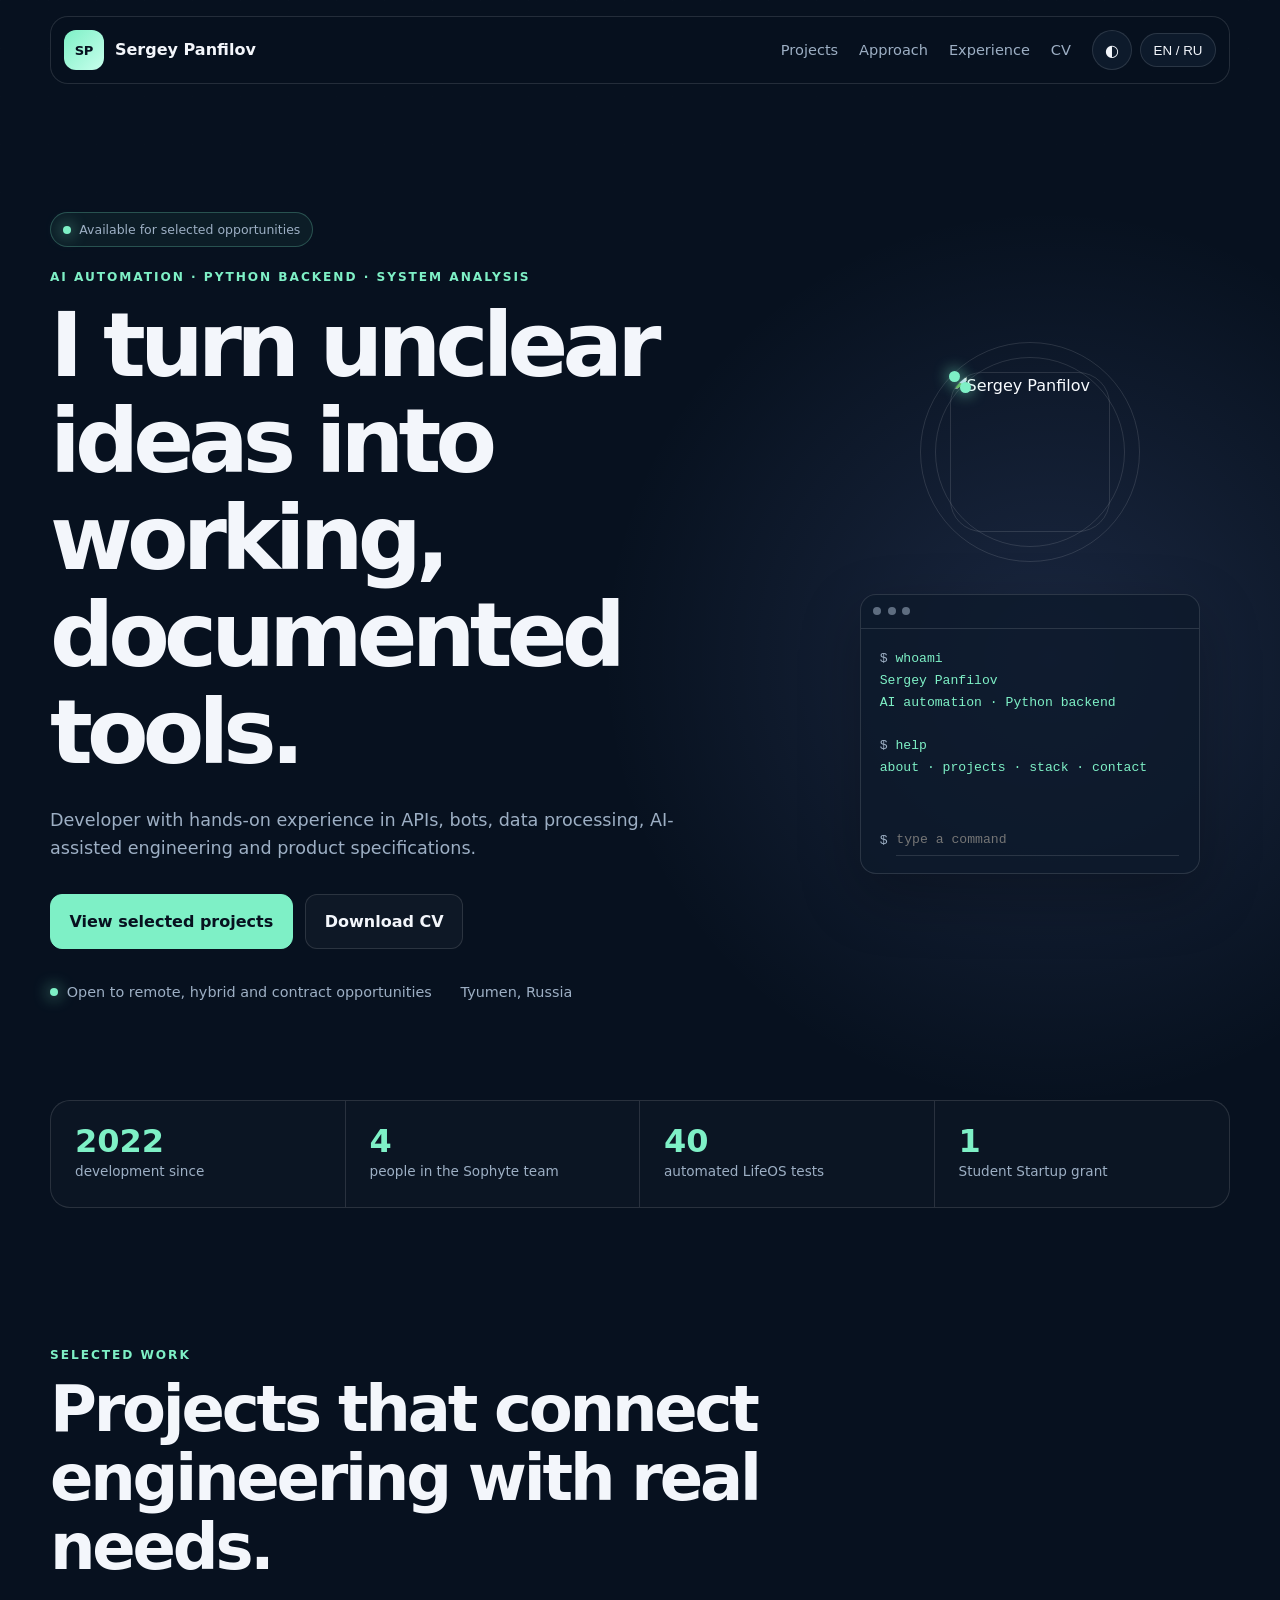
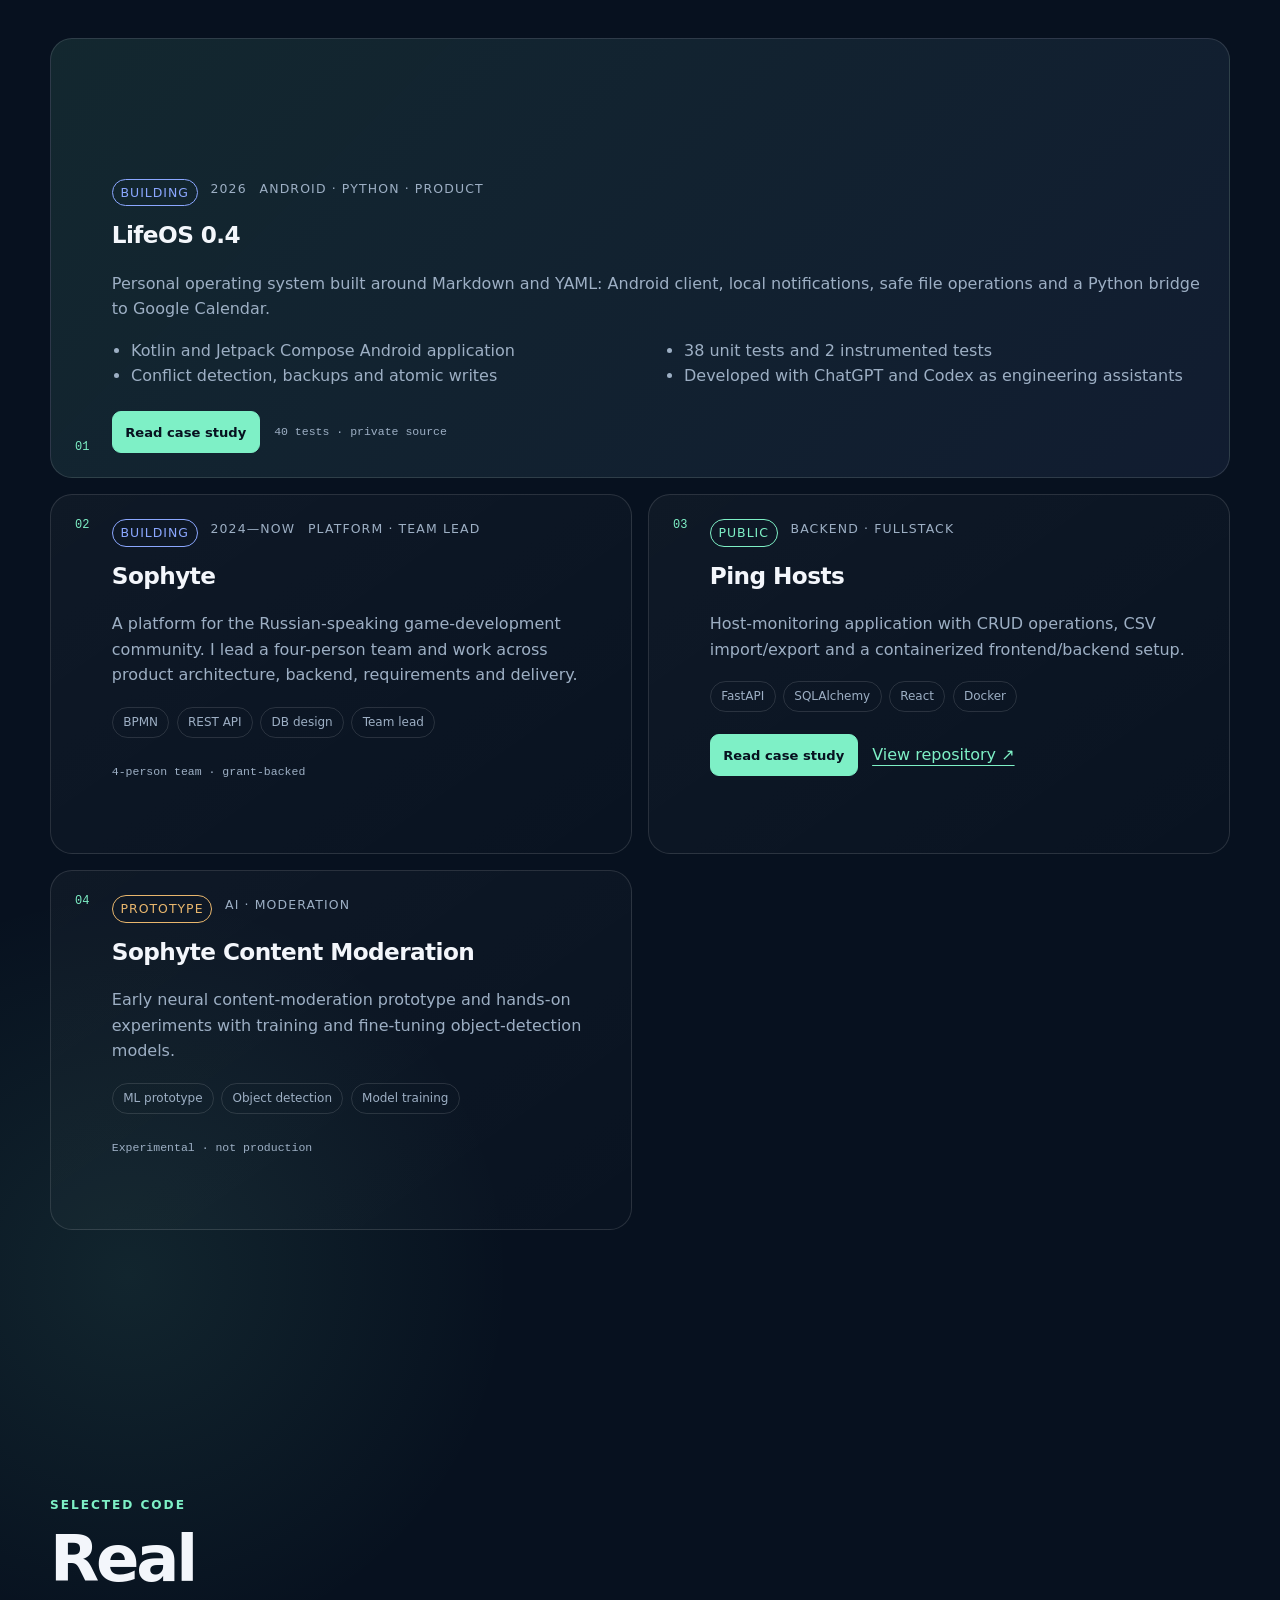
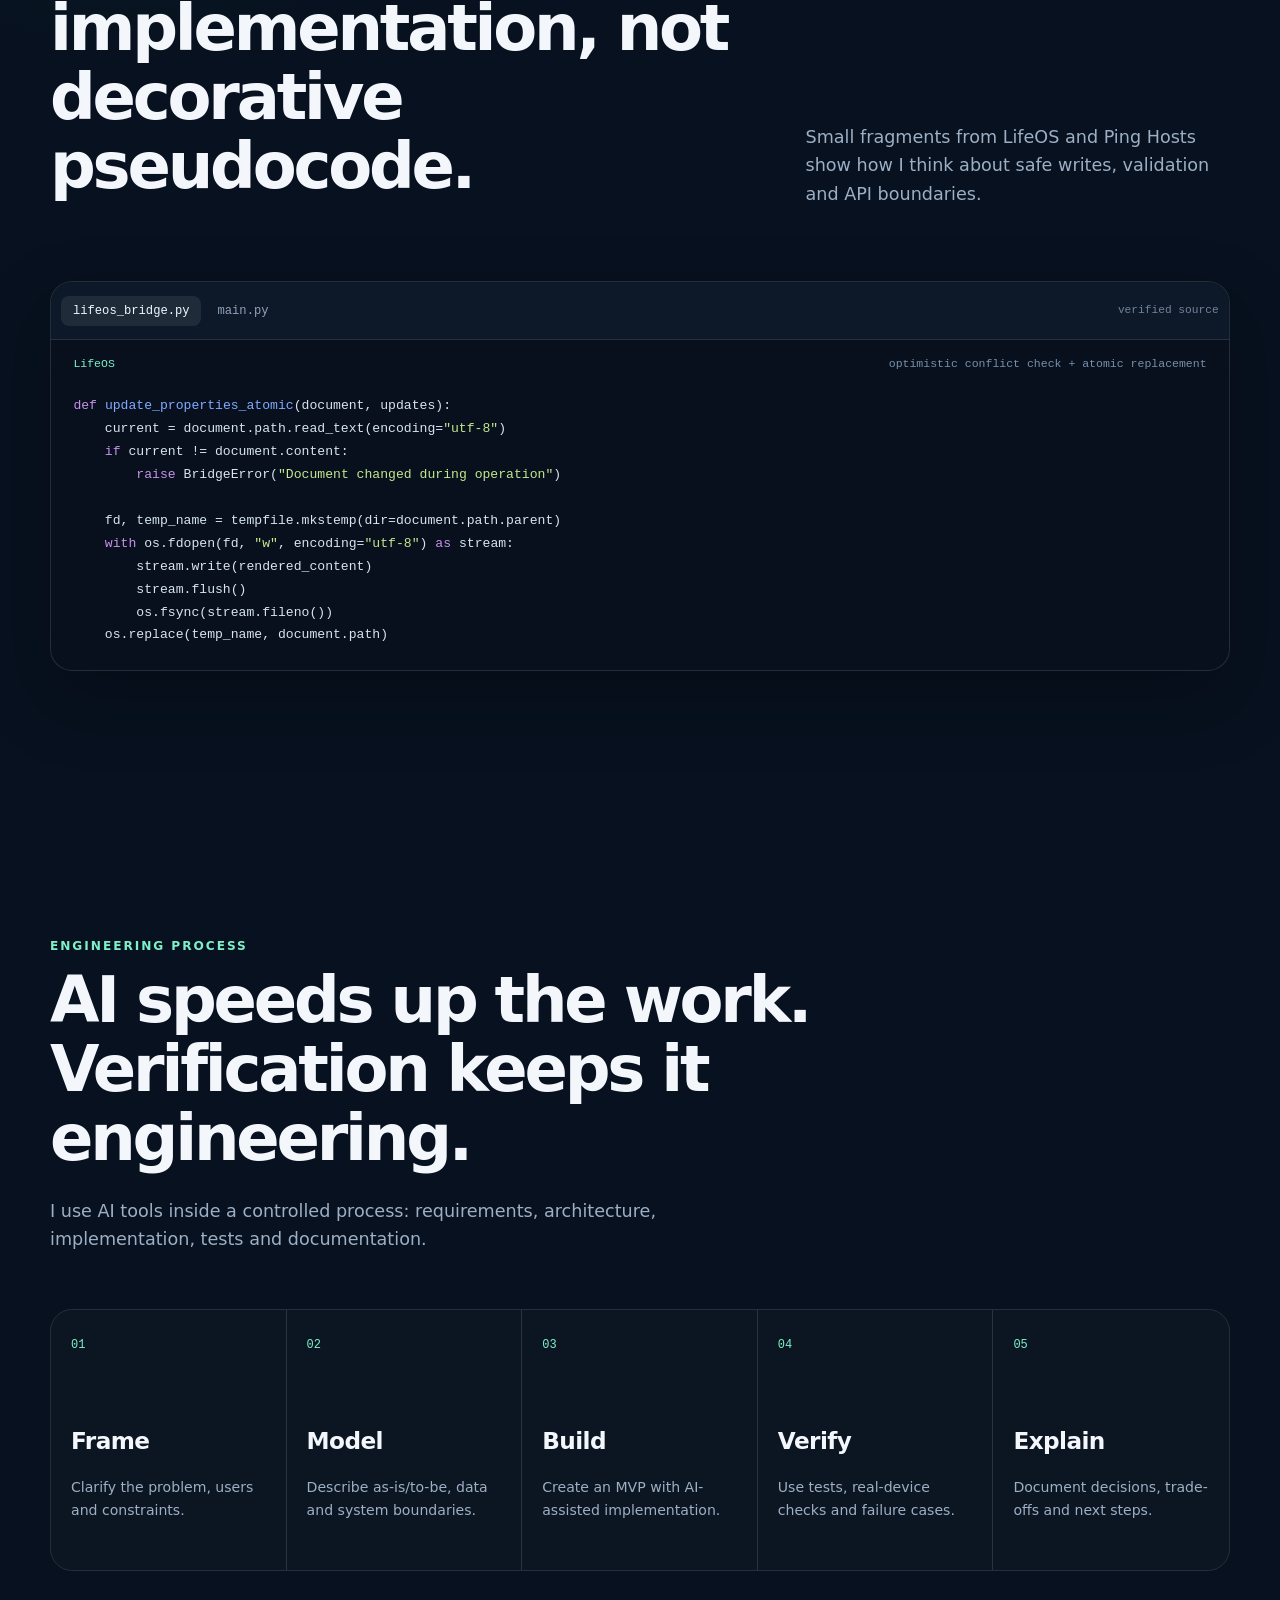
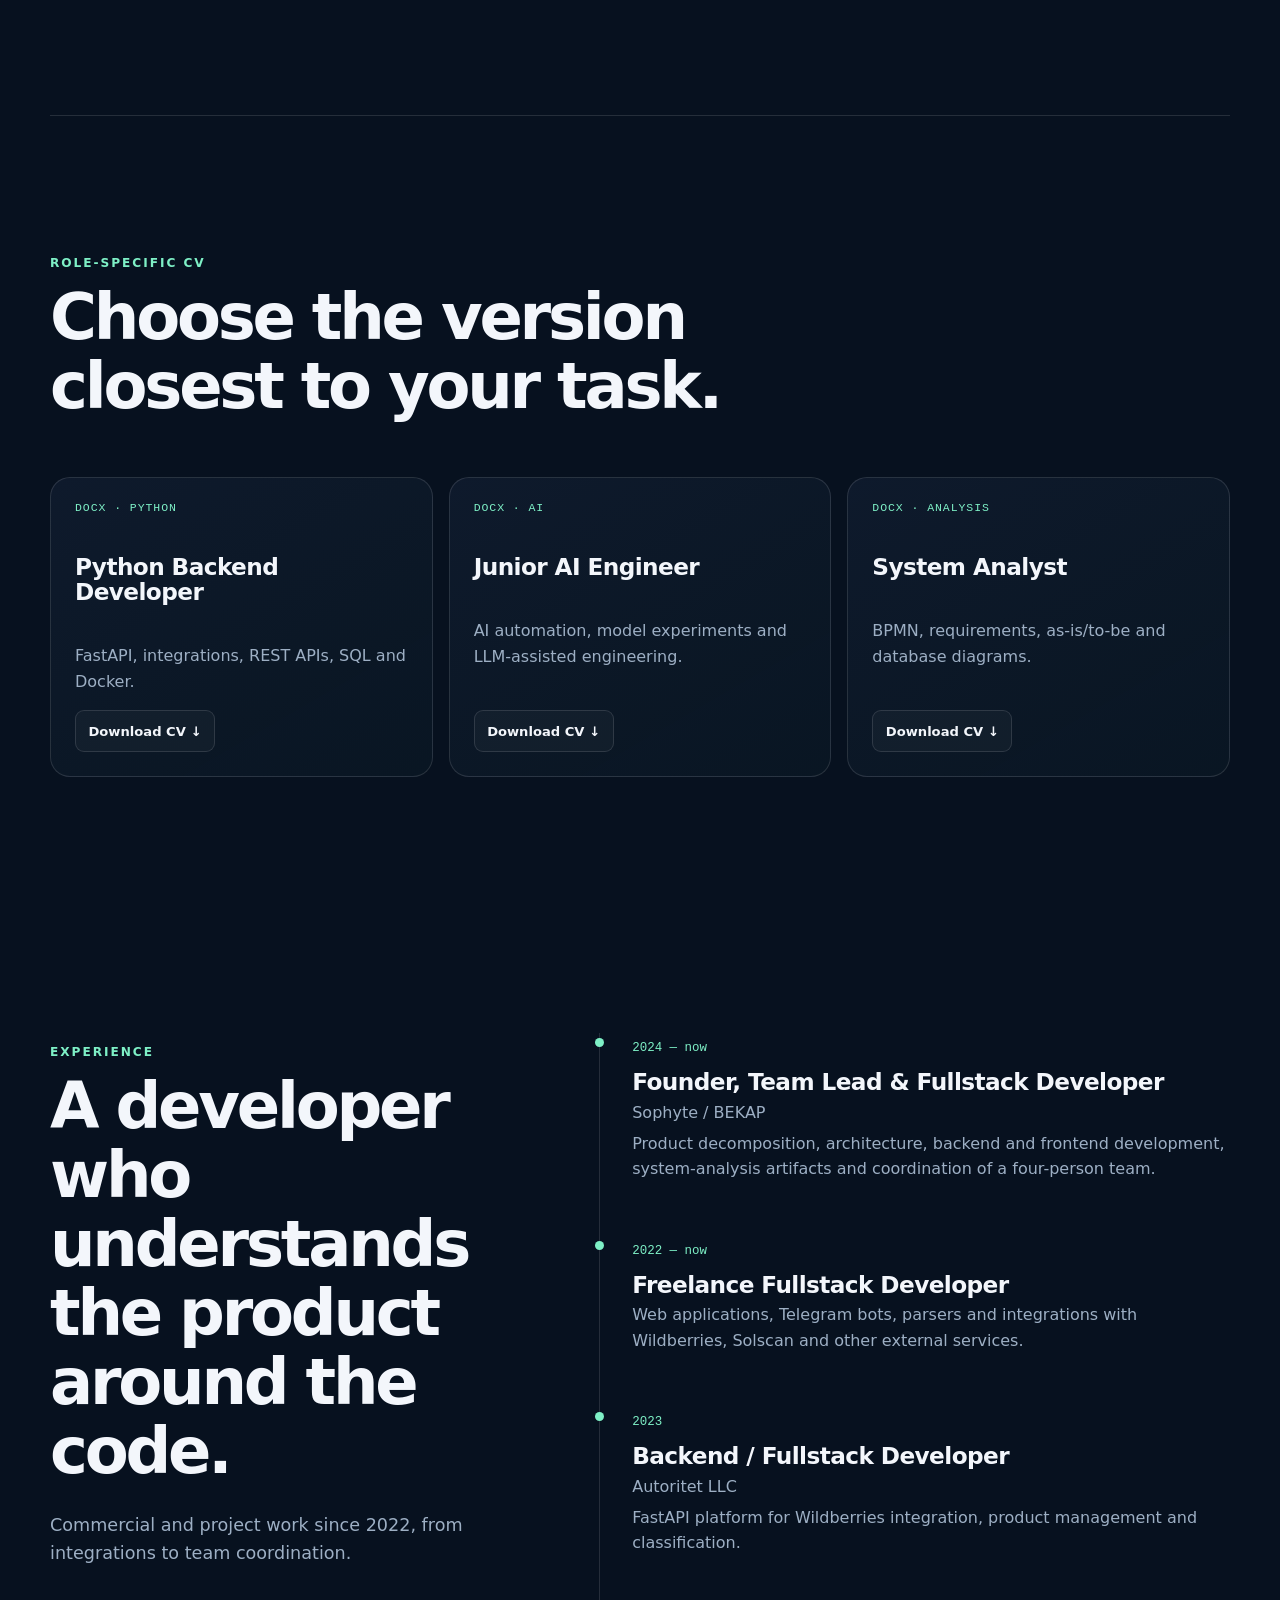
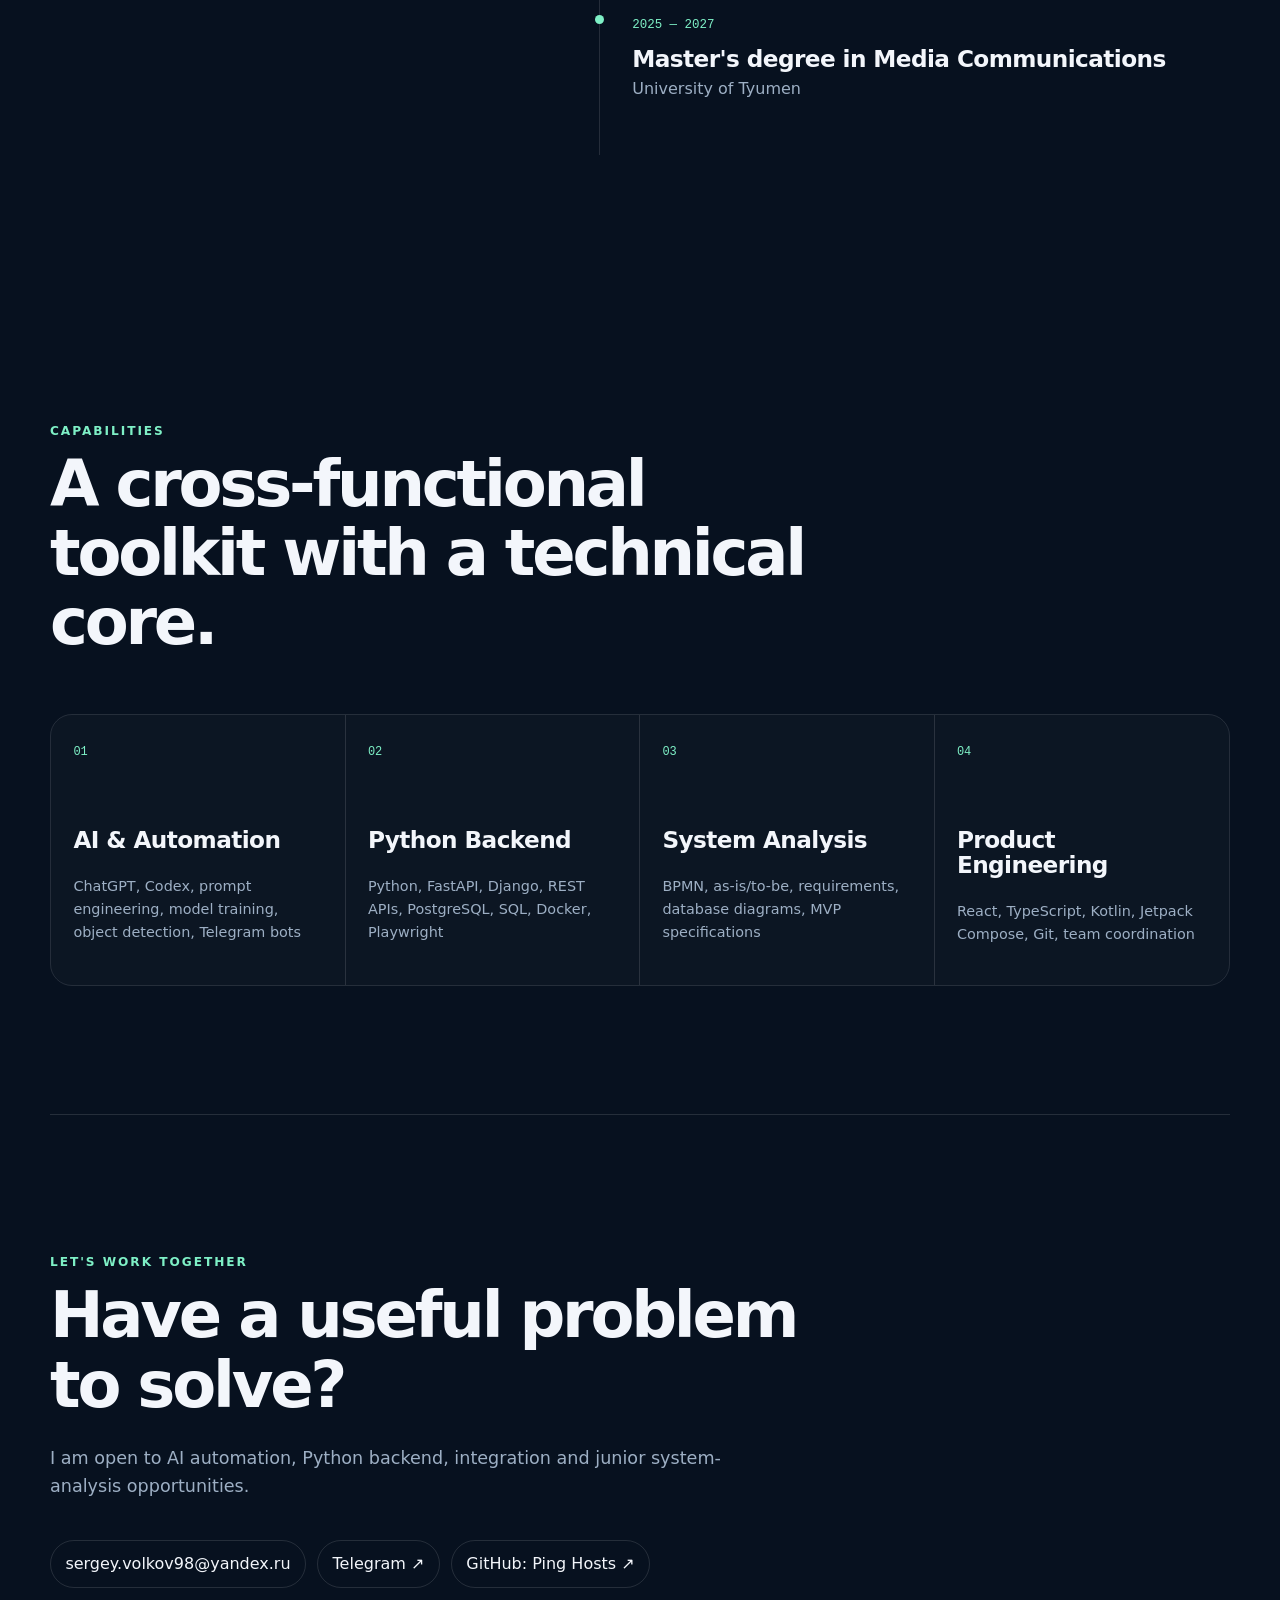
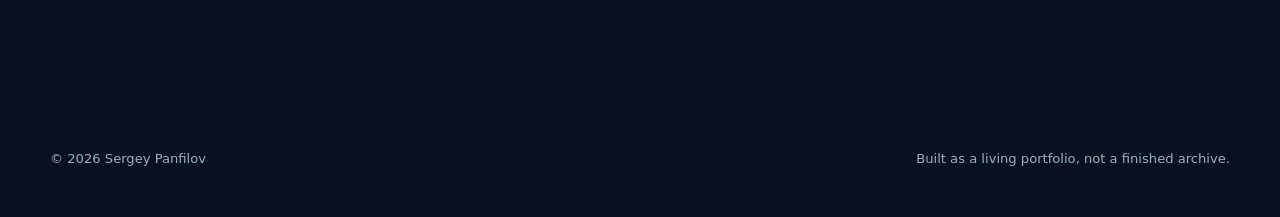
==== commit 6388b7c5: "Bust asset cache in index.html" ====
--- a/index.html
+++ b/index.html
@@ -16,7 +16,7 @@
     <link rel="canonical" href="https://zenartz98.github.io/portfolio/" />
     <link rel="icon" href="assets/favicon.svg" type="image/svg+xml" />
     <title>Sergey Panfilov — AI & Python Developer</title>
-    <link rel="stylesheet" href="styles.css" />
+    <link rel="stylesheet" href="styles.css?v=20260717-2" />
   </head>
   <body>
     <a class="skip-link" href="#main">Skip to content</a>
@@ -315,6 +315,6 @@
       <span data-i18n="footerText">Built as a living portfolio, not a finished archive.</span>
     </footer>
 
-    <script src="script.js"></script>
+    <script src="script.js?v=20260717-2"></script>
   </body>
 </html>
--- a/styles.css
+++ b/styles.css
@@ -14,6 +14,20 @@
   text-rendering: optimizeLegibility;
 }
 
+:root[data-theme="light"] {
+  color-scheme: light;
+  --background: #eef3f8;
+  --surface: #ffffff;
+  --surface-soft: #e6edf5;
+  --text: #0a1728;
+  --muted: #53657a;
+  --line: rgba(10, 23, 40, 0.14);
+  --accent: #087d62;
+  --accent-two: #4663d8;
+}
+:root[data-theme="light"] .site-header { background: rgba(238, 243, 248, .88); }
+:root[data-theme="light"] .terminal { background: rgba(7, 16, 28, .96); }
+
 * { box-sizing: border-box; }
 html { scroll-behavior: smooth; }
 body {
@@ -99,6 +113,30 @@
   cursor: pointer;
 }
 
+.header-controls { display: flex; align-items: center; gap: .5rem; }
+.theme-toggle {
+  width: 40px;
+  aspect-ratio: 1;
+  border: 1px solid var(--line);
+  border-radius: 50%;
+  background: var(--surface);
+  color: var(--text);
+  cursor: pointer;
+  font-size: 1rem;
+}
+.theme-toggle:hover, .language-toggle:hover { border-color: var(--accent); }
+.visually-hidden {
+  position: absolute;
+  width: 1px;
+  height: 1px;
+  padding: 0;
+  margin: -1px;
+  overflow: hidden;
+  clip: rect(0, 0, 0, 0);
+  white-space: nowrap;
+  border: 0;
+}
+
 main, footer { width: min(calc(100% - 2rem), var(--max-width)); margin-inline: auto; }
 .hero {
   min-height: 720px;
@@ -116,6 +154,20 @@
   letter-spacing: 0.16em;
   text-transform: uppercase;
   font-weight: 800;
+}
+
+.live-pill {
+  width: fit-content;
+  display: flex;
+  align-items: center;
+  gap: .55rem;
+  margin-bottom: 1.4rem;
+  padding: .42rem .72rem;
+  border: 1px solid rgba(126, 240, 198, .25);
+  border-radius: 999px;
+  color: var(--muted);
+  background: rgba(126, 240, 198, .05);
+  font-size: .78rem;
 }
 
 h1, h2, h3 { line-height: 1.08; margin-top: 0; }
@@ -147,9 +199,39 @@
 .terminal-head { padding: .8rem; display: flex; gap: .4rem; border-bottom: 1px solid var(--line); }
 .terminal-head span { width: 8px; aspect-ratio: 1; border-radius: 50%; background: #5e6d80; }
 .terminal pre { margin: 0; padding: 1.2rem; font: 0.87rem/1.7 "SFMono-Regular", Consolas, monospace; color: var(--accent); }
-.terminal .muted { color: var(--muted); }
+.terminal .muted { color: #9dafc4; }
 .cursor { animation: blink 1s steps(1) infinite; }
 @keyframes blink { 50% { opacity: 0; } }
+
+.terminal-output {
+  min-height: 185px;
+  max-height: 250px;
+  padding: 1.2rem 1.2rem .8rem;
+  overflow: auto;
+  white-space: pre-wrap;
+  font: .82rem/1.65 "SFMono-Regular", Consolas, monospace;
+  color: #7ef0c6;
+}
+.terminal-form {
+  display: grid;
+  grid-template-columns: auto 1fr;
+  align-items: center;
+  gap: .55rem;
+  padding: .7rem 1.2rem 1.1rem;
+}
+.terminal-prompt { color: #9dafc4; font: .82rem/1 "SFMono-Regular", Consolas, monospace; }
+.terminal-form input {
+  width: 100%;
+  min-width: 0;
+  border: 0;
+  border-bottom: 1px solid var(--line);
+  outline: 0;
+  background: transparent;
+  color: #f3f6fb;
+  padding: .35rem 0;
+  font: .82rem/1.4 "SFMono-Regular", Consolas, monospace;
+}
+.terminal-form input:focus { border-bottom-color: var(--accent); }
 
 .signal-strip { display: grid; grid-template-columns: repeat(4, 1fr); border: 1px solid var(--line); border-radius: 20px; overflow: hidden; background: rgba(255,255,255,.02); }
 .signal-strip div { padding: 1.5rem; display: grid; gap: .25rem; border-right: 1px solid var(--line); }
@@ -171,6 +253,194 @@
 .tag-row span { border: 1px solid var(--line); color: var(--muted); border-radius: 999px; padding: .3rem .65rem; font-size: .75rem; }
 .text-link { color: var(--accent); text-underline-offset: .3rem; }
 
+.project-status {
+  padding: .18rem .48rem;
+  border: 1px solid currentColor;
+  border-radius: 999px;
+  letter-spacing: .08em;
+}
+.status-building { color: #8ba7ff; }
+.status-public { color: var(--accent); }
+.status-prototype { color: #e8b66d; }
+.project-actions { display: flex; flex-wrap: wrap; align-items: center; gap: .9rem; margin-top: 1.4rem; }
+.button.compact { padding: .58rem .78rem; border-radius: 9px; font-size: .82rem; }
+.project-proof { color: var(--muted); font: .72rem/1.4 "SFMono-Regular", Consolas, monospace; }
+
+.code-lab-heading {
+  display: grid;
+  grid-template-columns: 1.25fr .75fr;
+  gap: 3rem;
+  align-items: end;
+}
+.code-window {
+  overflow: hidden;
+  border: 1px solid var(--line);
+  border-radius: 22px;
+  background: #07101c;
+  box-shadow: 0 28px 70px rgba(0, 0, 0, .26);
+}
+.code-toolbar {
+  min-height: 58px;
+  display: flex;
+  align-items: center;
+  gap: .3rem;
+  padding: .55rem .65rem;
+  border-bottom: 1px solid rgba(255,255,255,.1);
+  background: #0d1928;
+}
+.code-tab {
+  border: 0;
+  border-radius: 8px;
+  padding: .55rem .72rem;
+  background: transparent;
+  color: #8fa2ba;
+  cursor: pointer;
+  font: .76rem/1 "SFMono-Regular", Consolas, monospace;
+}
+.code-tab.is-active { color: #eff6ff; background: rgba(255,255,255,.08); }
+.code-source { margin-left: auto; color: #6f849e; font: .7rem/1 "SFMono-Regular", Consolas, monospace; }
+.code-panel[hidden] { display: none; }
+.code-caption {
+  display: flex;
+  justify-content: space-between;
+  gap: 1rem;
+  padding: 1rem 1.4rem 0;
+  color: #7ef0c6;
+  font: .72rem/1.4 "SFMono-Regular", Consolas, monospace;
+}
+.code-caption span:last-child { color: #7890aa; text-align: right; }
+.code-panel pre {
+  margin: 0;
+  padding: 1.4rem;
+  overflow: auto;
+  color: #d8e4f2;
+  font: .82rem/1.75 "SFMono-Regular", Consolas, monospace;
+  tab-size: 4;
+}
+.syntax-key, .syntax-dec { color: #c792ea; }
+.syntax-fn { color: #82aaff; }
+.syntax-str { color: #c3e88d; }
+.syntax-num { color: #f78c6c; }
+
+.process-grid {
+  list-style: none;
+  padding: 0;
+  display: grid;
+  grid-template-columns: repeat(5, 1fr);
+  border: 1px solid var(--line);
+  border-radius: 22px;
+  overflow: hidden;
+}
+.process-grid li {
+  min-height: 260px;
+  padding: 1.25rem;
+  border-right: 1px solid var(--line);
+  background: rgba(255,255,255,.018);
+}
+.process-grid li:last-child { border-right: 0; }
+.process-grid li > span { color: var(--accent); font: .75rem/1 "SFMono-Regular", Consolas, monospace; }
+.process-grid h3 { margin-top: 4.5rem; }
+.process-grid p { color: var(--muted); font-size: .88rem; }
+
+.resume-section { border-top: 1px solid var(--line); }
+.resume-grid { display: grid; grid-template-columns: repeat(3, 1fr); gap: 1rem; }
+.resume-grid article {
+  min-height: 290px;
+  display: flex;
+  flex-direction: column;
+  align-items: flex-start;
+  padding: 1.5rem;
+  border: 1px solid var(--line);
+  border-radius: 20px;
+  background: linear-gradient(150deg, rgba(139,167,255,.06), rgba(126,240,198,.025));
+}
+.resume-grid article:hover { border-color: rgba(126,240,198,.38); transform: translateY(-3px); }
+.resume-grid p { color: var(--muted); }
+.resume-grid .button { margin-top: auto; }
+.file-type { margin-bottom: 2.5rem; color: var(--accent); font: .72rem/1 "SFMono-Regular", Consolas, monospace; text-transform: uppercase; letter-spacing: .08em; }
+
+/* Project case studies */
+.case-main { padding-top: 4rem; }
+.case-hero {
+  min-height: 600px;
+  display: grid;
+  grid-template-columns: 1.2fr .8fr;
+  align-items: center;
+  gap: clamp(3rem, 8vw, 8rem);
+  padding: 5rem 0 6rem;
+}
+.case-kicker { display: flex; flex-wrap: wrap; gap: .55rem; margin-bottom: 1.2rem; }
+.case-kicker span { padding: .25rem .55rem; border: 1px solid var(--line); border-radius: 999px; color: var(--muted); font: .7rem/1.3 "SFMono-Regular", Consolas, monospace; }
+.case-hero h1 { font-size: clamp(3.2rem, 8vw, 7rem); }
+.case-lead { max-width: 760px; color: var(--muted); font-size: clamp(1.05rem, 2vw, 1.35rem); }
+.case-fact-panel { display: grid; border: 1px solid var(--line); border-radius: 20px; background: rgba(255,255,255,.025); overflow: hidden; }
+.case-fact { display: grid; grid-template-columns: .8fr 1.2fr; gap: 1rem; padding: 1rem 1.2rem; border-bottom: 1px solid var(--line); }
+.case-fact:last-child { border-bottom: 0; }
+.case-fact span:first-child { color: var(--muted); font: .72rem/1.4 "SFMono-Regular", Consolas, monospace; text-transform: uppercase; }
+.case-fact span:last-child { text-align: right; }
+.case-section { padding: 6rem 0; border-top: 1px solid var(--line); }
+.case-section-head { display: grid; grid-template-columns: .75fr 1.25fr; gap: 4rem; margin-bottom: 3rem; }
+.case-section-head p { color: var(--muted); }
+.case-section-head h2 { font-size: clamp(2rem, 4.5vw, 4rem); }
+.case-copy-grid { display: grid; grid-template-columns: repeat(3, 1fr); gap: 1rem; }
+.case-copy-grid article { min-height: 280px; padding: 1.4rem; border: 1px solid var(--line); border-radius: 20px; background: rgba(255,255,255,.018); }
+.case-copy-grid article > span { color: var(--accent); font: .72rem/1 "SFMono-Regular", Consolas, monospace; }
+.case-copy-grid h3 { margin-top: 3.4rem; }
+.case-copy-grid p { color: var(--muted); }
+.architecture-flow { display: grid; grid-template-columns: repeat(4, 1fr); gap: 2.2rem; align-items: stretch; }
+.architecture-node {
+  position: relative;
+  min-height: 170px;
+  padding: 1.2rem;
+  display: flex;
+  flex-direction: column;
+  justify-content: space-between;
+  border: 1px solid var(--line);
+  border-radius: 18px;
+  background: linear-gradient(145deg, rgba(126,240,198,.07), rgba(139,167,255,.04));
+}
+.architecture-node:not(:last-child)::after {
+  content: "→";
+  position: absolute;
+  top: 50%;
+  right: -1.65rem;
+  color: var(--accent);
+  transform: translateY(-50%);
+}
+.architecture-node small { color: var(--accent); font: .68rem/1 "SFMono-Regular", Consolas, monospace; }
+.architecture-node strong { font-size: 1.12rem; }
+.architecture-node span { color: var(--muted); font-size: .82rem; }
+.decision-list { display: grid; grid-template-columns: repeat(2, 1fr); gap: 1rem; }
+.decision-list article { padding: 1.5rem; border-left: 2px solid var(--accent); background: rgba(255,255,255,.02); }
+.decision-list p { color: var(--muted); }
+.case-code { margin-top: 2rem; }
+.case-code .code-panel { display: block; }
+.case-nav { display: flex; justify-content: space-between; gap: 1rem; padding: 2rem 0 5rem; }
+.case-back { color: var(--muted); text-decoration: none; }
+.case-back:hover { color: var(--accent); }
+.interface-map {
+  display: grid;
+  grid-template-columns: 220px 1fr;
+  min-height: 430px;
+  border: 1px solid var(--line);
+  border-radius: 22px;
+  overflow: hidden;
+  background: #07101c;
+  color: #eaf2fb;
+}
+.interface-sidebar { padding: 1.4rem; border-right: 1px solid rgba(255,255,255,.1); background: #0b1726; }
+.interface-sidebar strong { display: block; margin-bottom: 2rem; color: #7ef0c6; }
+.interface-sidebar span { display: block; margin: .8rem 0; color: #8196ad; font-size: .82rem; }
+.interface-content { padding: 1.4rem; overflow: auto; }
+.interface-topbar { display: flex; justify-content: space-between; gap: 1rem; margin-bottom: 1.4rem; }
+.interface-button { padding: .5rem .7rem; border: 1px solid rgba(126,240,198,.35); border-radius: 8px; color: #7ef0c6; font-size: .75rem; }
+.host-table { min-width: 580px; border: 1px solid rgba(255,255,255,.1); border-radius: 12px; overflow: hidden; }
+.host-row { display: grid; grid-template-columns: 1.2fr .8fr .8fr 1fr; }
+.host-row span { padding: .75rem; border-right: 1px solid rgba(255,255,255,.08); border-bottom: 1px solid rgba(255,255,255,.08); font: .74rem/1.4 "SFMono-Regular", Consolas, monospace; }
+.host-row.header { color: #8196ad; background: rgba(255,255,255,.035); }
+.host-row .ok { color: #7ef0c6; }
+.host-row .warn { color: #e8b66d; }
+
 .split-section { display: grid; grid-template-columns: .85fr 1.2fr; gap: clamp(3rem, 8vw, 8rem); align-items: start; }
 .sticky-heading { position: sticky; top: 8rem; }
 .timeline article { position: relative; padding: 0 0 3rem 2rem; border-left: 1px solid var(--line); }
@@ -206,6 +476,16 @@
   .skills-grid { grid-template-columns: repeat(2, 1fr); }
   .skills-grid article:nth-child(2) { border-right: 0; }
   .skills-grid article:nth-child(-n+2) { border-bottom: 1px solid var(--line); }
+  .code-lab-heading, .case-section-head { grid-template-columns: 1fr; gap: 1rem; }
+  .process-grid { grid-template-columns: repeat(2, 1fr); }
+  .process-grid li { border-bottom: 1px solid var(--line); }
+  .process-grid li:nth-child(2n) { border-right: 0; }
+  .resume-grid, .case-copy-grid { grid-template-columns: 1fr; }
+  .case-hero { min-height: auto; grid-template-columns: 1fr; padding-top: 4rem; }
+  .architecture-flow { grid-template-columns: repeat(2, 1fr); }
+  .architecture-node:nth-child(2)::after { display: none; }
+  .decision-list { grid-template-columns: 1fr; }
+  .interface-map { grid-template-columns: 160px 1fr; }
 }
 
 @media (max-width: 580px) {
@@ -223,6 +503,27 @@
   .skills-grid { grid-template-columns: 1fr; }
   .skills-grid article { min-height: auto; border-right: 0; border-bottom: 1px solid var(--line); }
   .skills-grid h3 { margin-top: 2rem; }
+  .header-controls { margin-left: auto; }
+  .code-toolbar { align-items: stretch; flex-wrap: wrap; }
+  .code-source { width: 100%; margin: .25rem 0 0; padding-left: .7rem; }
+  .code-caption { flex-direction: column; }
+  .code-caption span:last-child { text-align: left; }
+  .process-grid { grid-template-columns: 1fr; }
+  .process-grid li { min-height: auto; border-right: 0; }
+  .process-grid h3 { margin-top: 2rem; }
+  .architecture-flow { grid-template-columns: 1fr; }
+  .architecture-node:not(:last-child)::after {
+    content: "↓";
+    top: auto;
+    right: 50%;
+    bottom: -1.65rem;
+    transform: translateX(50%);
+  }
+  .interface-map { grid-template-columns: 1fr; }
+  .interface-sidebar { display: none; }
+  .case-fact { grid-template-columns: 1fr; }
+  .case-fact span:last-child { text-align: left; }
+  .case-nav { flex-direction: column; }
   footer { flex-direction: column; }
 }
 
@@ -230,4 +531,3 @@
   html { scroll-behavior: auto; }
   *, *::before, *::after { animation-duration: .01ms !important; animation-iteration-count: 1 !important; transition-duration: .01ms !important; }
 }
-
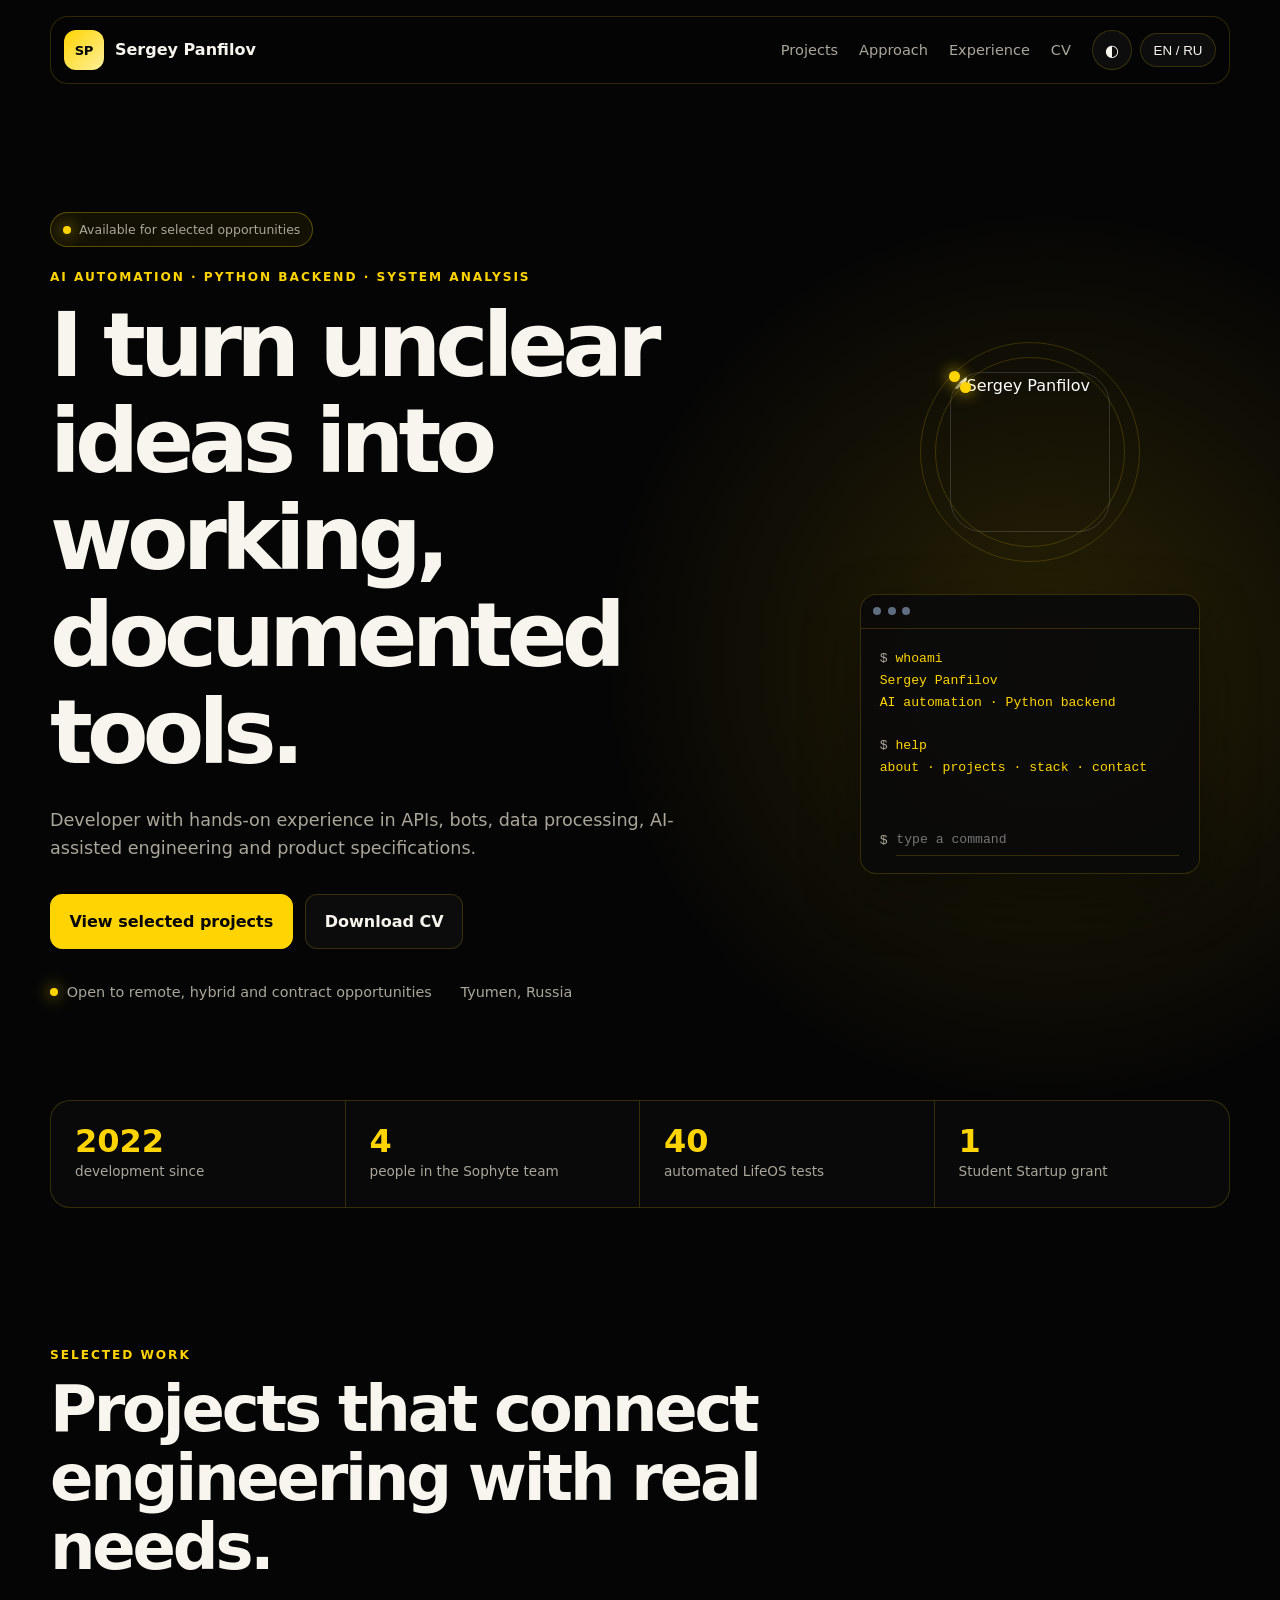
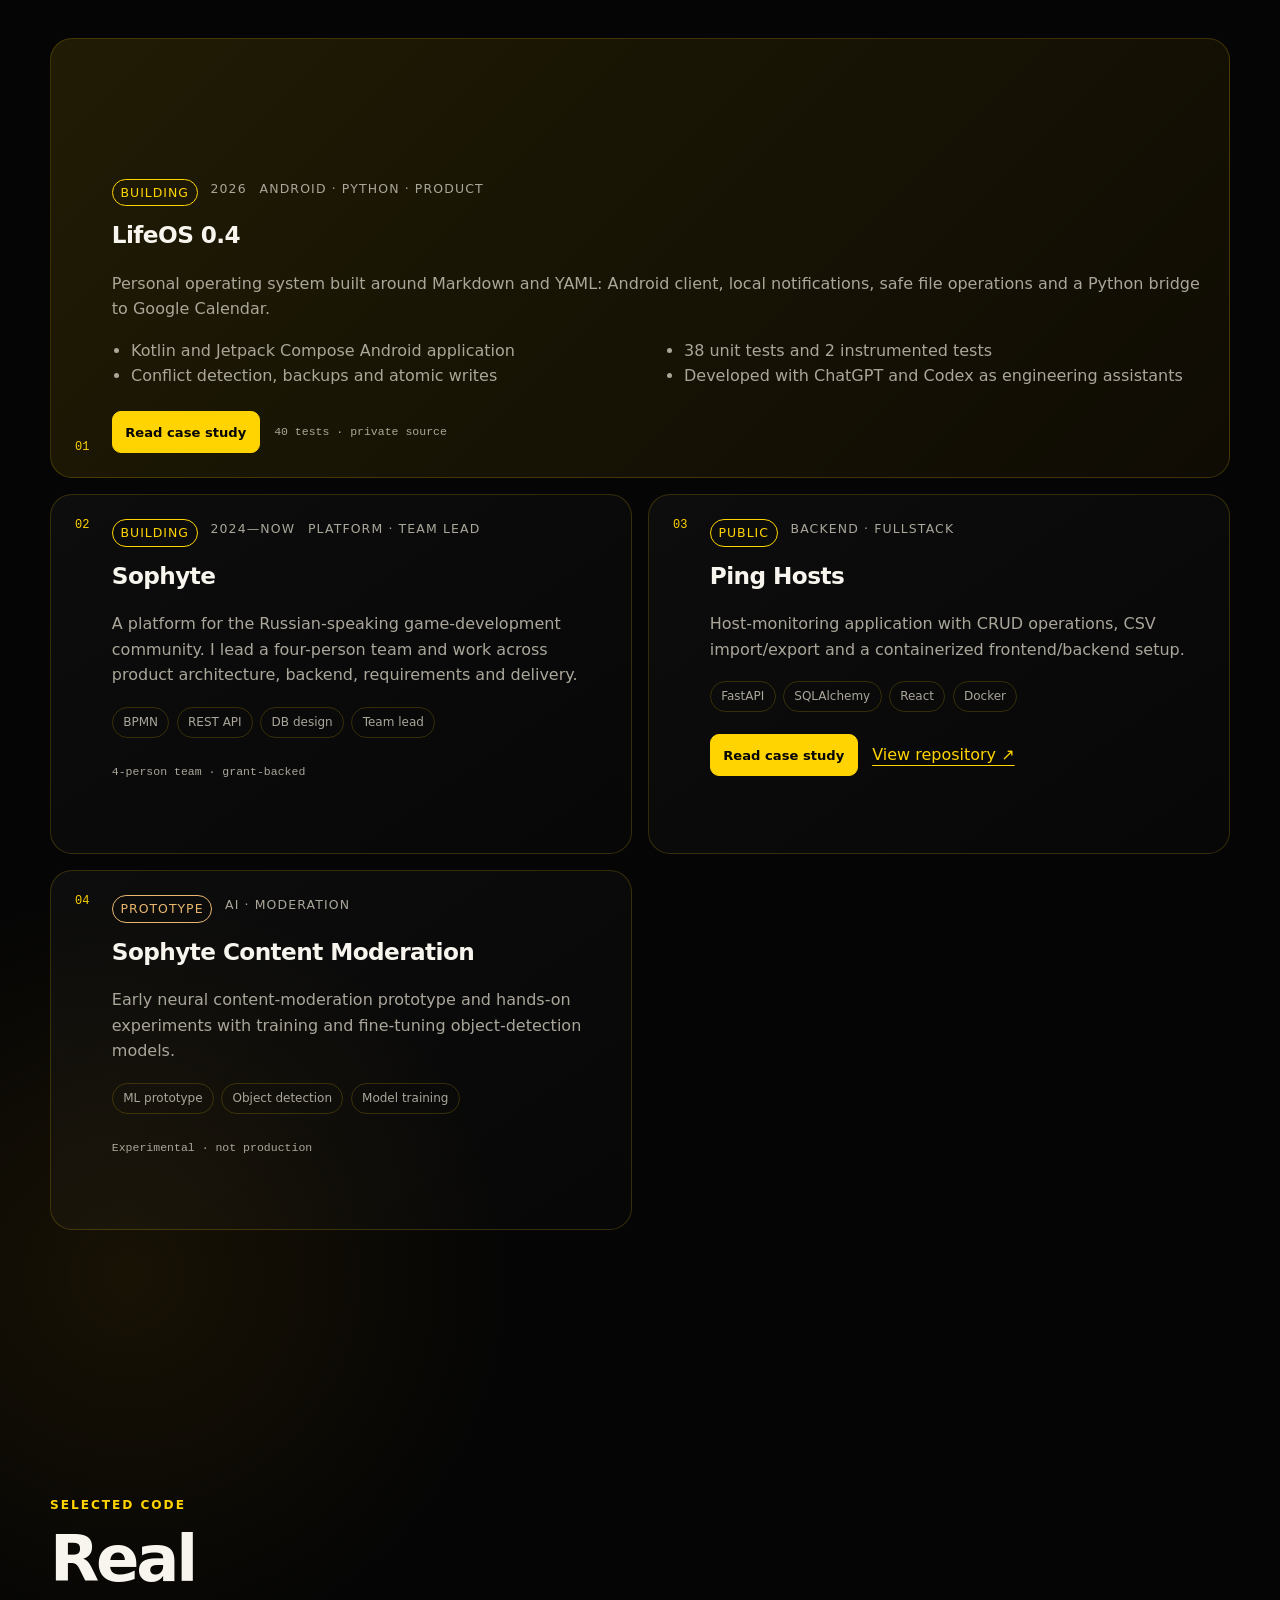
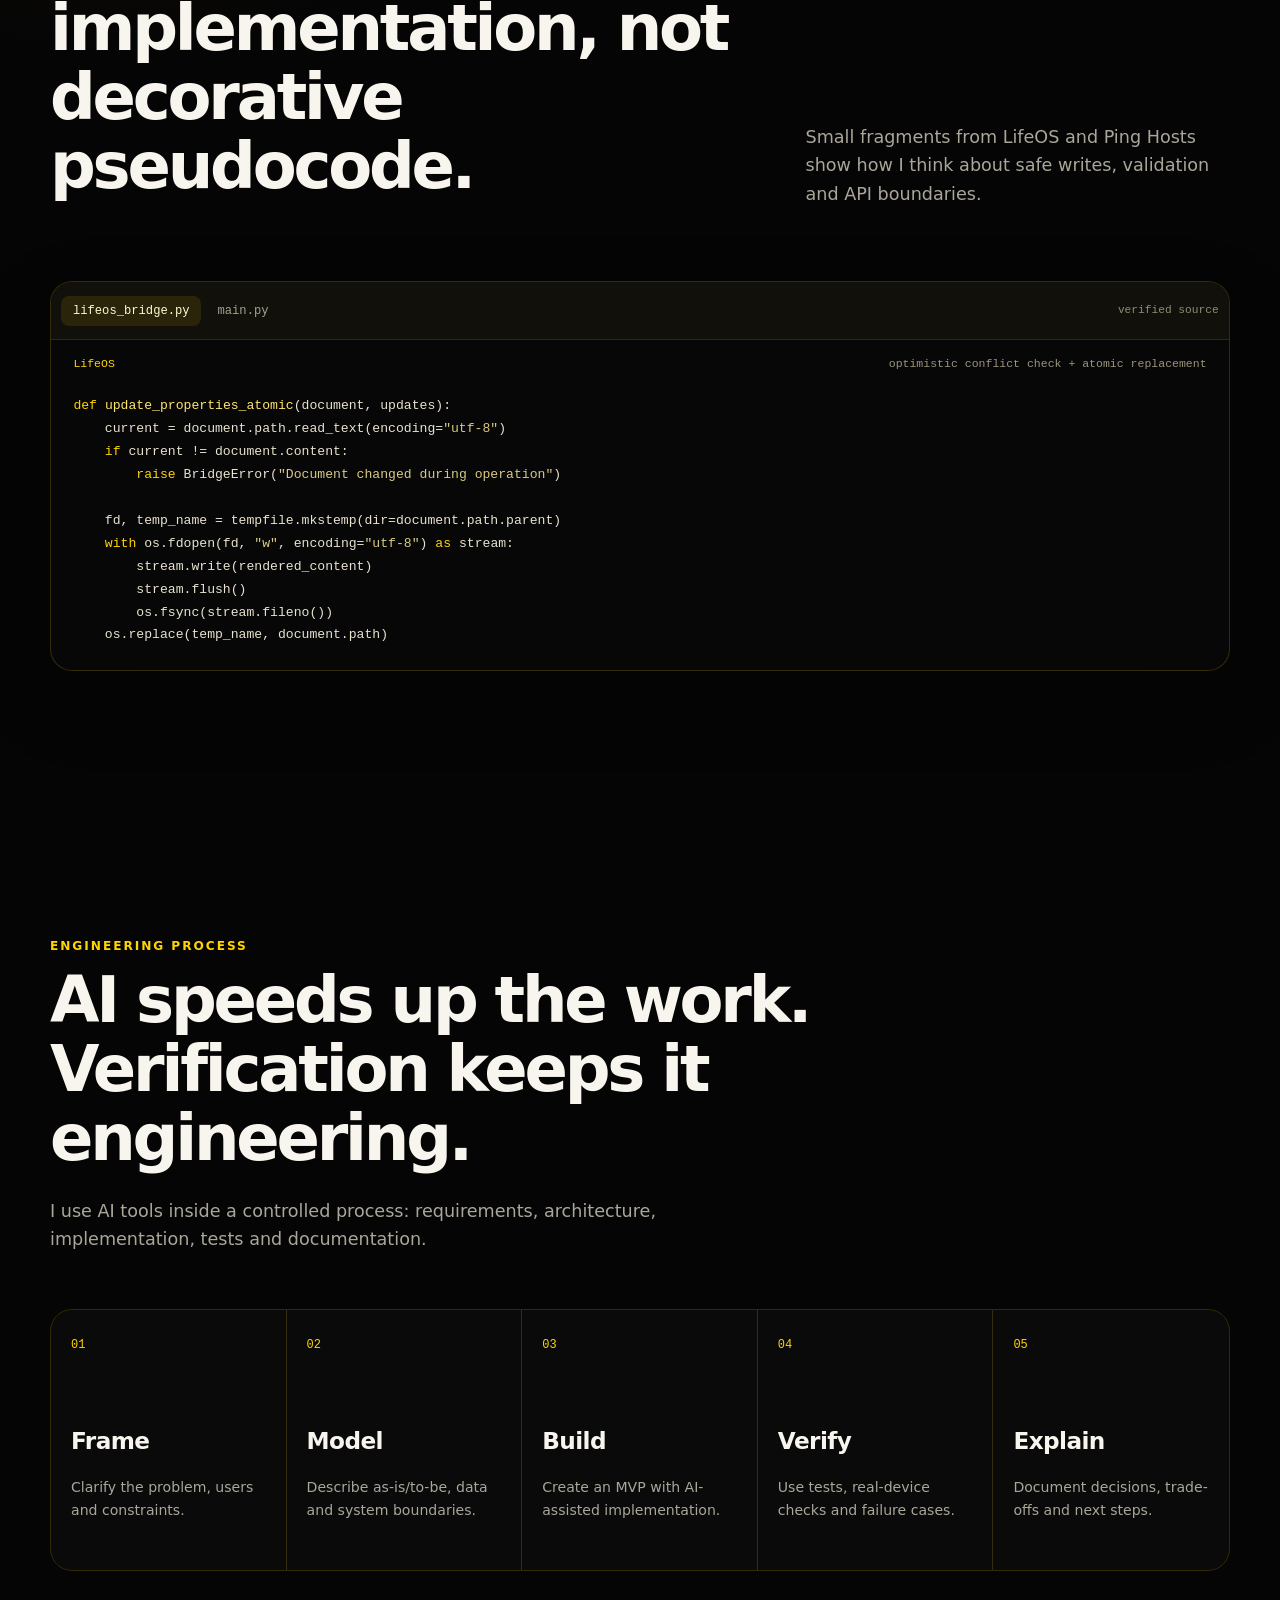
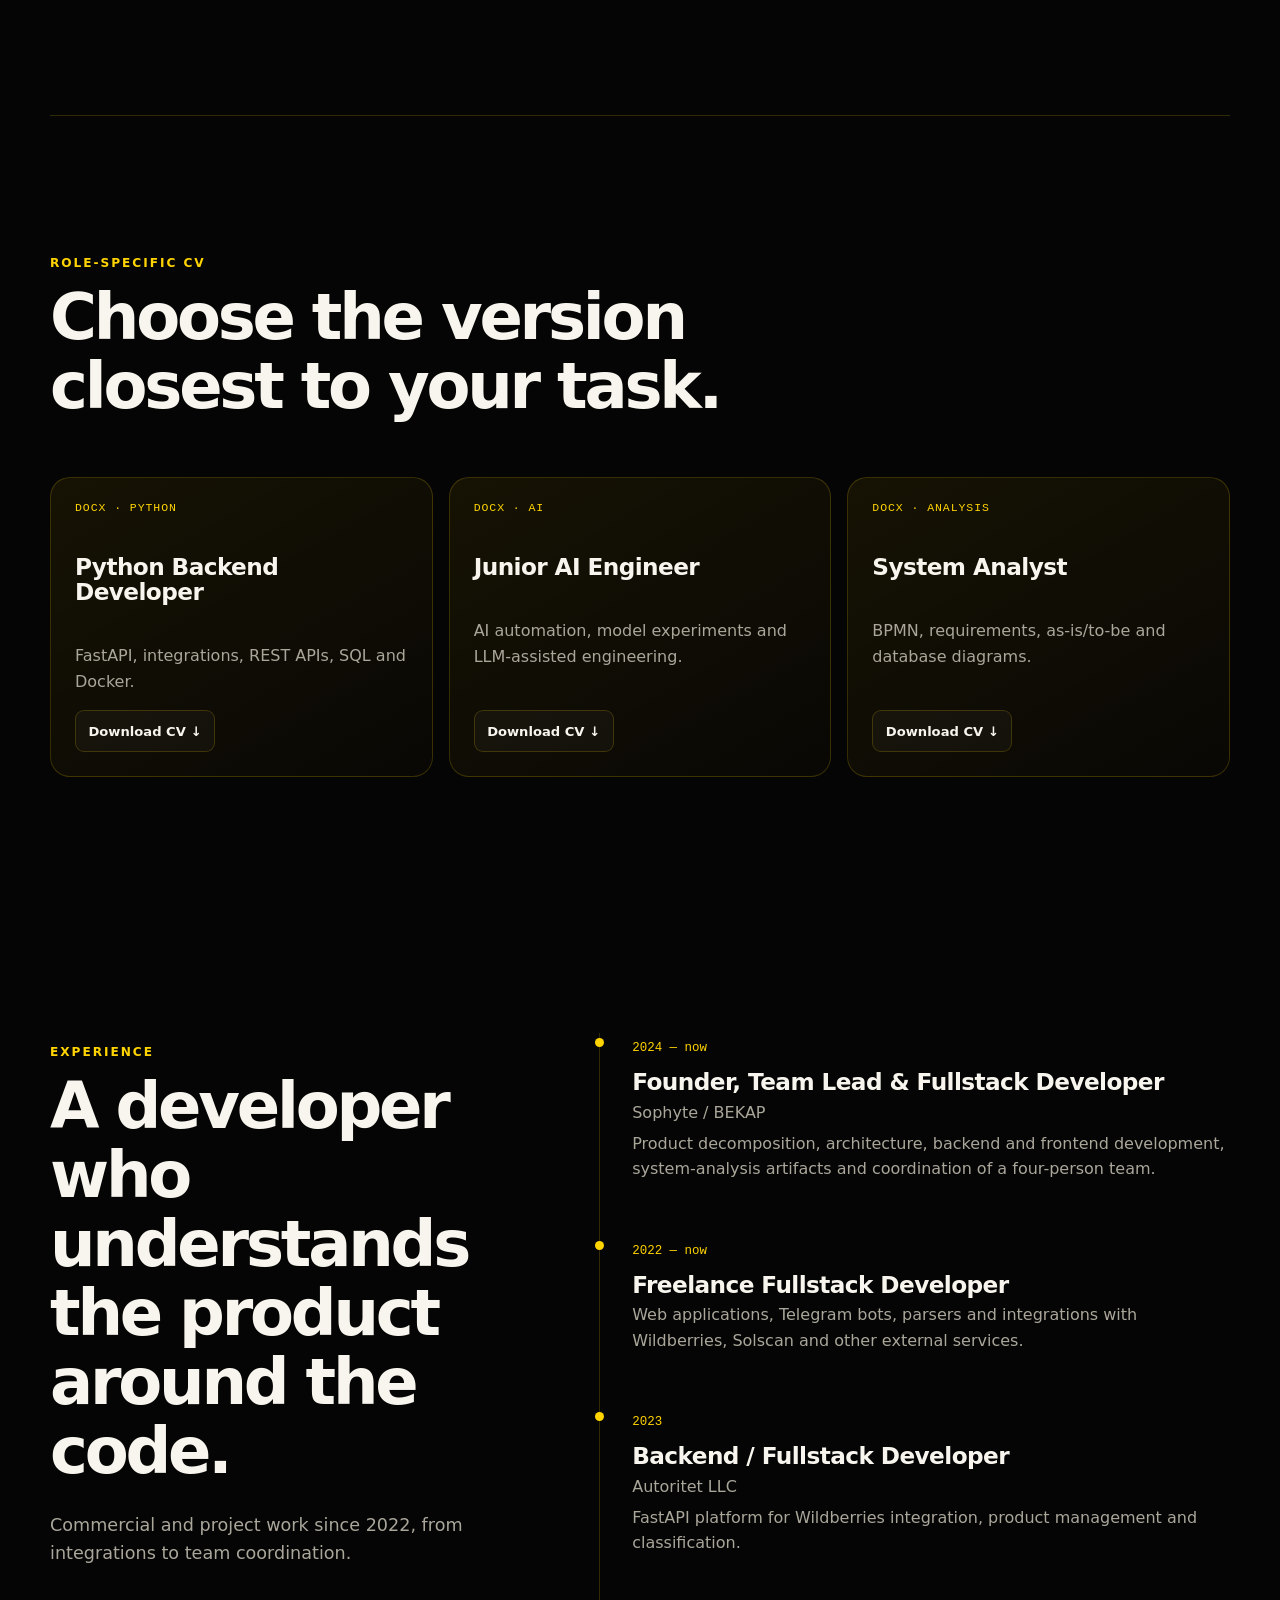
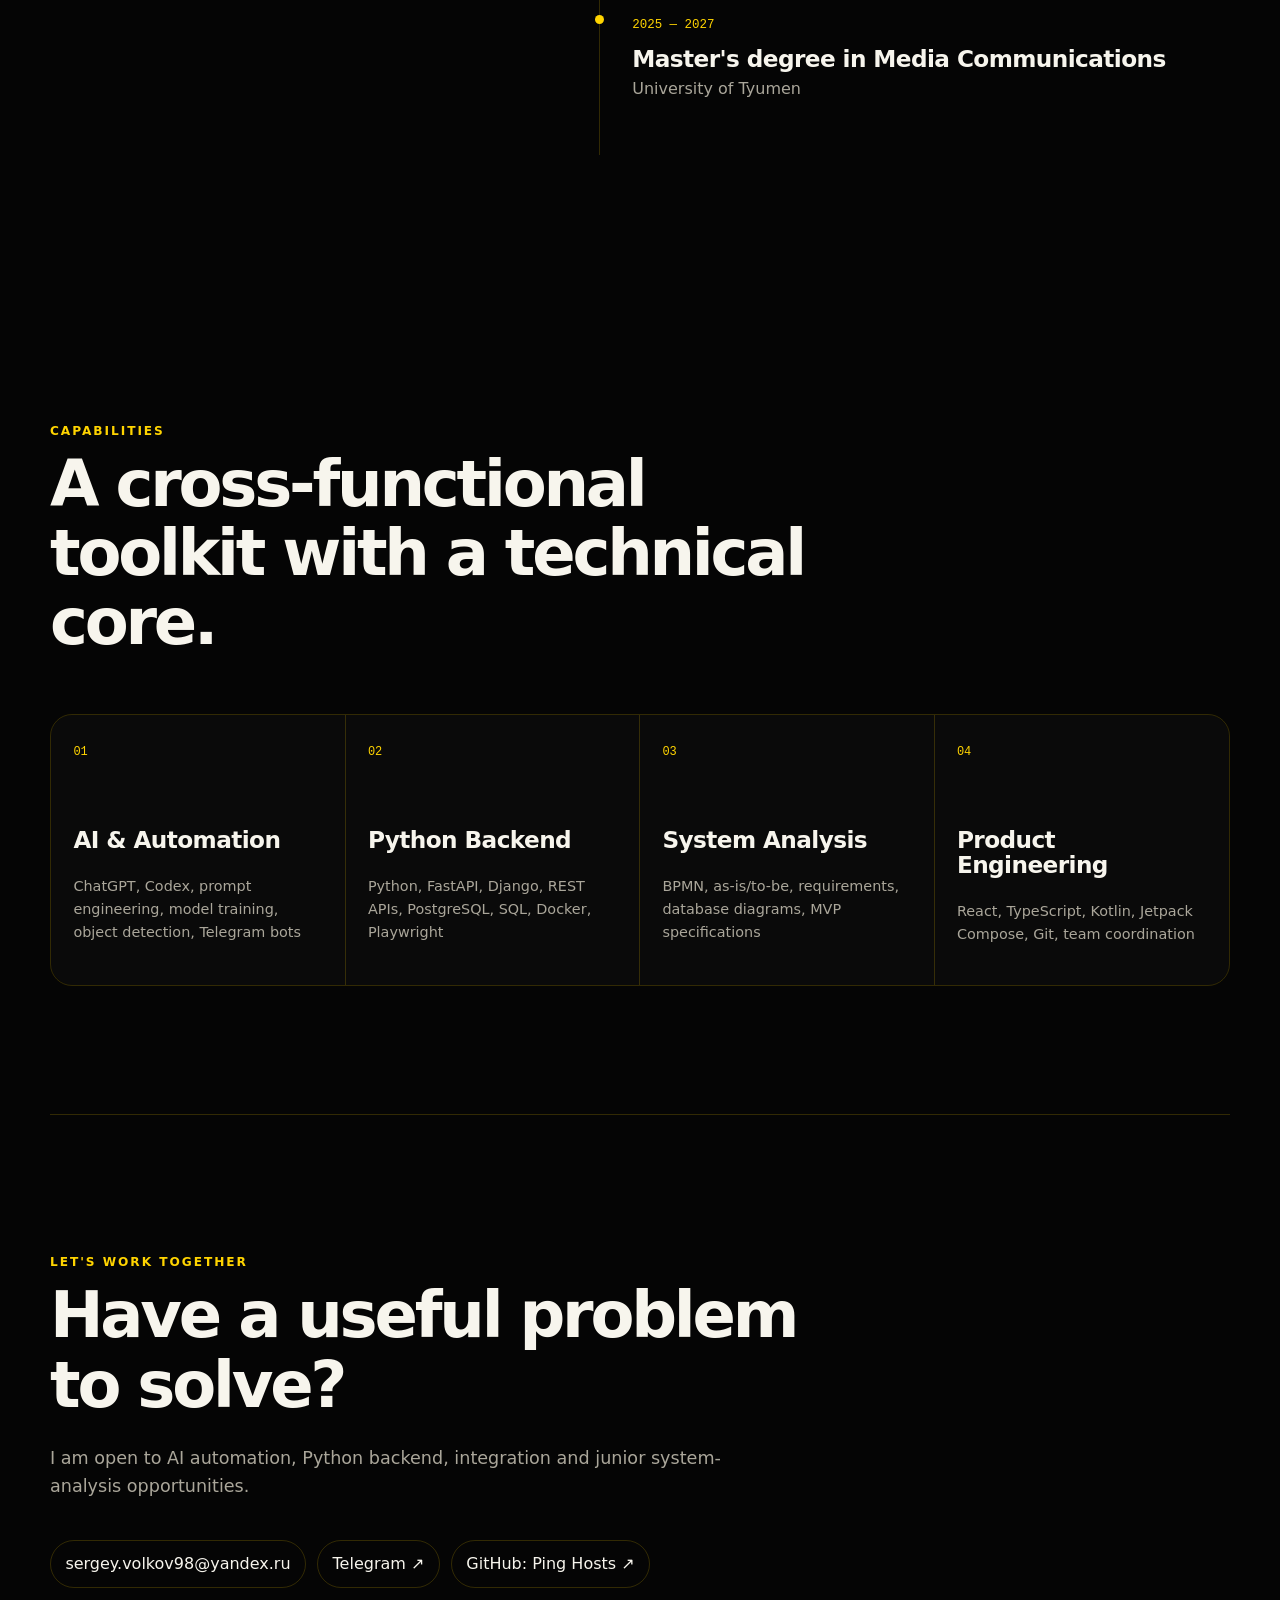
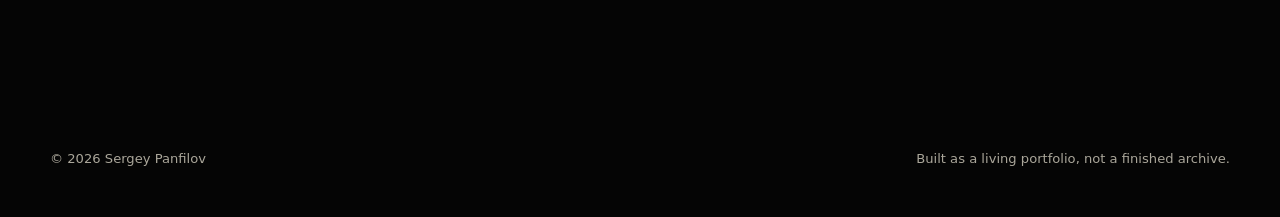
==== commit 8086f488: "Apply black and yellow theme to index.html" ====
--- a/index.html
+++ b/index.html
@@ -4,19 +4,19 @@
     <meta charset="UTF-8" />
     <meta name="viewport" content="width=device-width, initial-scale=1.0" />
     <meta name="description" content="Sergey Panfilov — AI automation, Python backend development and system analysis." />
-    <meta name="theme-color" content="#07111f" />
+    <meta name="theme-color" content="#050505" />
     <meta property="og:title" content="Sergey Panfilov — AI & Python Developer" />
     <meta property="og:description" content="Practical AI automation, backend systems and product engineering." />
     <meta property="og:type" content="website" />
     <meta property="og:url" content="https://zenartz98.github.io/portfolio/" />
-    <meta property="og:image" content="https://zenartz98.github.io/portfolio/assets/og-portfolio.png" />
+    <meta property="og:image" content="https://zenartz98.github.io/portfolio/assets/og-portfolio-yellow.png" />
     <meta property="og:image:width" content="1200" />
     <meta property="og:image:height" content="630" />
     <meta name="twitter:card" content="summary_large_image" />
     <link rel="canonical" href="https://zenartz98.github.io/portfolio/" />
-    <link rel="icon" href="assets/favicon.svg" type="image/svg+xml" />
+    <link rel="icon" href="assets/favicon.svg?v=20260717-3" type="image/svg+xml" />
     <title>Sergey Panfilov — AI & Python Developer</title>
-    <link rel="stylesheet" href="styles.css?v=20260717-2" />
+    <link rel="stylesheet" href="styles.css?v=20260717-3" />
   </head>
   <body>
     <a class="skip-link" href="#main">Skip to content</a>
@@ -315,6 +315,6 @@
       <span data-i18n="footerText">Built as a living portfolio, not a finished archive.</span>
     </footer>
 
-    <script src="script.js?v=20260717-2"></script>
+    <script src="script.js?v=20260717-3"></script>
   </body>
 </html>
--- a/styles.css
+++ b/styles.css
@@ -1,13 +1,13 @@
 :root {
   color-scheme: dark;
-  --background: #07111f;
-  --surface: #0d1a2b;
-  --surface-soft: #101f33;
-  --text: #f3f6fb;
-  --muted: #9dafc4;
-  --line: rgba(255, 255, 255, 0.12);
-  --accent: #7ef0c6;
-  --accent-two: #8ba7ff;
+  --background: #050505;
+  --surface: #0d0d0d;
+  --surface-soft: #171717;
+  --text: #f7f5ed;
+  --muted: #aaa69a;
+  --line: rgba(255, 212, 0, 0.18);
+  --accent: #ffd400;
+  --accent-two: #ffad00;
   --max-width: 1180px;
   font-family: Inter, ui-sans-serif, system-ui, -apple-system, BlinkMacSystemFont, "Segoe UI", sans-serif;
   font-synthesis: none;
@@ -16,25 +16,25 @@
 
 :root[data-theme="light"] {
   color-scheme: light;
-  --background: #eef3f8;
-  --surface: #ffffff;
-  --surface-soft: #e6edf5;
-  --text: #0a1728;
-  --muted: #53657a;
-  --line: rgba(10, 23, 40, 0.14);
-  --accent: #087d62;
-  --accent-two: #4663d8;
-}
-:root[data-theme="light"] .site-header { background: rgba(238, 243, 248, .88); }
-:root[data-theme="light"] .terminal { background: rgba(7, 16, 28, .96); }
+  --background: #f5f1df;
+  --surface: #fffdf5;
+  --surface-soft: #ece5c9;
+  --text: #15130b;
+  --muted: #625e50;
+  --line: rgba(21, 19, 11, 0.18);
+  --accent: #8a5a00;
+  --accent-two: #b67800;
+}
+:root[data-theme="light"] .site-header { background: rgba(255, 253, 245, .9); }
+:root[data-theme="light"] .terminal { background: rgba(8, 8, 8, .97); }
 
 * { box-sizing: border-box; }
 html { scroll-behavior: smooth; }
 body {
   margin: 0;
   background:
-    radial-gradient(circle at 82% 8%, rgba(139, 167, 255, 0.15), transparent 28rem),
-    radial-gradient(circle at 10% 35%, rgba(126, 240, 198, 0.09), transparent 24rem),
+    radial-gradient(circle at 82% 8%, rgba(255, 212, 0, 0.14), transparent 28rem),
+    radial-gradient(circle at 10% 35%, rgba(255, 173, 0, 0.08), transparent 24rem),
     var(--background);
   color: var(--text);
   line-height: 1.6;
@@ -83,7 +83,7 @@
   gap: 1.3rem;
   border: 1px solid var(--line);
   border-radius: 18px;
-  background: rgba(7, 17, 31, 0.78);
+  background: rgba(5, 5, 5, 0.82);
   backdrop-filter: blur(18px);
 }
 
@@ -95,7 +95,7 @@
   place-items: center;
   border-radius: 12px;
   color: var(--background);
-  background: linear-gradient(135deg, var(--accent), #c7ffec);
+  background: linear-gradient(135deg, var(--accent), #fff09a);
   font-size: 0.82rem;
   letter-spacing: -0.03em;
 }
@@ -163,10 +163,10 @@
   gap: .55rem;
   margin-bottom: 1.4rem;
   padding: .42rem .72rem;
-  border: 1px solid rgba(126, 240, 198, .25);
+  border: 1px solid rgba(255, 212, 0, .3);
   border-radius: 999px;
   color: var(--muted);
-  background: rgba(126, 240, 198, .05);
+  background: rgba(255, 212, 0, .06);
   font-size: .78rem;
 }
 
@@ -188,18 +188,18 @@
 
 .hero-panel { display: grid; justify-items: center; gap: 2rem; }
 .portrait-wrap { position: relative; width: 220px; aspect-ratio: 1; display: grid; place-items: center; }
-.portrait-wrap img { width: 160px; aspect-ratio: 1; object-fit: cover; border-radius: 32px; border: 1px solid var(--line); filter: saturate(.8) contrast(1.05); }
+.portrait-wrap img { width: 160px; aspect-ratio: 1; object-fit: cover; border-radius: 32px; border: 1px solid var(--line); filter: grayscale(1) contrast(1.1); }
 .orbit { position: absolute; inset: 0; border: 1px solid var(--line); border-radius: 50%; }
 .orbit-one::after, .orbit-two::after { content: ""; position: absolute; width: 11px; aspect-ratio: 1; border-radius: 50%; background: var(--accent); top: 13%; left: 13%; box-shadow: 0 0 15px var(--accent); }
 .orbit-two { inset: 15px; animation: orbit 13s linear infinite reverse; }
 .orbit-one { animation: orbit 18s linear infinite; }
 @keyframes orbit { to { transform: rotate(360deg); } }
 
-.terminal { width: min(100%, 340px); border: 1px solid var(--line); background: rgba(13, 26, 43, .8); border-radius: 16px; box-shadow: 0 22px 60px rgba(0,0,0,.25); overflow: hidden; }
+.terminal { width: min(100%, 340px); border: 1px solid var(--line); background: rgba(10, 10, 10, .92); border-radius: 16px; box-shadow: 0 22px 60px rgba(0,0,0,.32); overflow: hidden; }
 .terminal-head { padding: .8rem; display: flex; gap: .4rem; border-bottom: 1px solid var(--line); }
 .terminal-head span { width: 8px; aspect-ratio: 1; border-radius: 50%; background: #5e6d80; }
 .terminal pre { margin: 0; padding: 1.2rem; font: 0.87rem/1.7 "SFMono-Regular", Consolas, monospace; color: var(--accent); }
-.terminal .muted { color: #9dafc4; }
+.terminal .muted { color: #aaa69a; }
 .cursor { animation: blink 1s steps(1) infinite; }
 @keyframes blink { 50% { opacity: 0; } }
 
@@ -210,7 +210,7 @@
   overflow: auto;
   white-space: pre-wrap;
   font: .82rem/1.65 "SFMono-Regular", Consolas, monospace;
-  color: #7ef0c6;
+  color: #ffd400;
 }
 .terminal-form {
   display: grid;
@@ -219,7 +219,7 @@
   gap: .55rem;
   padding: .7rem 1.2rem 1.1rem;
 }
-.terminal-prompt { color: #9dafc4; font: .82rem/1 "SFMono-Regular", Consolas, monospace; }
+.terminal-prompt { color: #aaa69a; font: .82rem/1 "SFMono-Regular", Consolas, monospace; }
 .terminal-form input {
   width: 100%;
   min-width: 0;
@@ -227,7 +227,7 @@
   border-bottom: 1px solid var(--line);
   outline: 0;
   background: transparent;
-  color: #f3f6fb;
+  color: #f7f5ed;
   padding: .35rem 0;
   font: .82rem/1.4 "SFMono-Regular", Consolas, monospace;
 }
@@ -243,8 +243,8 @@
 .section-heading { margin-bottom: 3.5rem; }
 .project-grid { display: grid; grid-template-columns: repeat(2, minmax(0, 1fr)); gap: 1rem; }
 .project-card { min-height: 360px; padding: 1.5rem; display: grid; grid-template-columns: auto 1fr; gap: 1.4rem; border: 1px solid var(--line); border-radius: 22px; background: linear-gradient(145deg, rgba(255,255,255,.035), rgba(255,255,255,.01)); }
-.project-card:hover { border-color: rgba(126, 240, 198, .38); transform: translateY(-3px); }
-.project-featured { grid-column: 1 / -1; min-height: 440px; align-items: end; background: linear-gradient(135deg, rgba(126,240,198,.1), rgba(139,167,255,.08)); }
+.project-card:hover { border-color: rgba(255, 212, 0, .48); transform: translateY(-3px); }
+.project-featured { grid-column: 1 / -1; min-height: 440px; align-items: end; background: linear-gradient(135deg, rgba(255,212,0,.11), rgba(255,173,0,.045)); }
 .project-number { color: var(--accent); font: 0.75rem/1 "SFMono-Regular", Consolas, monospace; }
 .project-meta { display: flex; flex-wrap: wrap; gap: .8rem; color: var(--muted); font-size: .78rem; text-transform: uppercase; letter-spacing: .09em; margin-bottom: 1rem; }
 .project-card p, .project-points { color: var(--muted); }
@@ -259,7 +259,7 @@
   border-radius: 999px;
   letter-spacing: .08em;
 }
-.status-building { color: #8ba7ff; }
+.status-building { color: #ffd400; }
 .status-public { color: var(--accent); }
 .status-prototype { color: #e8b66d; }
 .project-actions { display: flex; flex-wrap: wrap; align-items: center; gap: .9rem; margin-top: 1.4rem; }
@@ -276,7 +276,7 @@
   overflow: hidden;
   border: 1px solid var(--line);
   border-radius: 22px;
-  background: #07101c;
+  background: #070707;
   box-shadow: 0 28px 70px rgba(0, 0, 0, .26);
 }
 .code-toolbar {
@@ -286,41 +286,41 @@
   gap: .3rem;
   padding: .55rem .65rem;
   border-bottom: 1px solid rgba(255,255,255,.1);
-  background: #0d1928;
+  background: #11100b;
 }
 .code-tab {
   border: 0;
   border-radius: 8px;
   padding: .55rem .72rem;
   background: transparent;
-  color: #8fa2ba;
+  color: #a6a08d;
   cursor: pointer;
   font: .76rem/1 "SFMono-Regular", Consolas, monospace;
 }
-.code-tab.is-active { color: #eff6ff; background: rgba(255,255,255,.08); }
-.code-source { margin-left: auto; color: #6f849e; font: .7rem/1 "SFMono-Regular", Consolas, monospace; }
+.code-tab.is-active { color: #fff7cf; background: rgba(255,212,0,.1); }
+.code-source { margin-left: auto; color: #928b76; font: .7rem/1 "SFMono-Regular", Consolas, monospace; }
 .code-panel[hidden] { display: none; }
 .code-caption {
   display: flex;
   justify-content: space-between;
   gap: 1rem;
   padding: 1rem 1.4rem 0;
-  color: #7ef0c6;
+  color: #ffd400;
   font: .72rem/1.4 "SFMono-Regular", Consolas, monospace;
 }
-.code-caption span:last-child { color: #7890aa; text-align: right; }
+.code-caption span:last-child { color: #9b947f; text-align: right; }
 .code-panel pre {
   margin: 0;
   padding: 1.4rem;
   overflow: auto;
-  color: #d8e4f2;
+  color: #e8e2cf;
   font: .82rem/1.75 "SFMono-Regular", Consolas, monospace;
   tab-size: 4;
 }
-.syntax-key, .syntax-dec { color: #c792ea; }
-.syntax-fn { color: #82aaff; }
-.syntax-str { color: #c3e88d; }
-.syntax-num { color: #f78c6c; }
+.syntax-key, .syntax-dec { color: #ffd400; }
+.syntax-fn { color: #ffe66d; }
+.syntax-str { color: #d9ca83; }
+.syntax-num { color: #ffad00; }
 
 .process-grid {
   list-style: none;
@@ -352,9 +352,9 @@
   padding: 1.5rem;
   border: 1px solid var(--line);
   border-radius: 20px;
-  background: linear-gradient(150deg, rgba(139,167,255,.06), rgba(126,240,198,.025));
-}
-.resume-grid article:hover { border-color: rgba(126,240,198,.38); transform: translateY(-3px); }
+  background: linear-gradient(150deg, rgba(255,212,0,.07), rgba(255,173,0,.02));
+}
+.resume-grid article:hover { border-color: rgba(255,212,0,.48); transform: translateY(-3px); }
 .resume-grid p { color: var(--muted); }
 .resume-grid .button { margin-top: auto; }
 .file-type { margin-bottom: 2.5rem; color: var(--accent); font: .72rem/1 "SFMono-Regular", Consolas, monospace; text-transform: uppercase; letter-spacing: .08em; }
@@ -397,7 +397,7 @@
   justify-content: space-between;
   border: 1px solid var(--line);
   border-radius: 18px;
-  background: linear-gradient(145deg, rgba(126,240,198,.07), rgba(139,167,255,.04));
+  background: linear-gradient(145deg, rgba(255,212,0,.08), rgba(255,173,0,.03));
 }
 .architecture-node:not(:last-child)::after {
   content: "→";
@@ -425,20 +425,20 @@
   border: 1px solid var(--line);
   border-radius: 22px;
   overflow: hidden;
-  background: #07101c;
-  color: #eaf2fb;
-}
-.interface-sidebar { padding: 1.4rem; border-right: 1px solid rgba(255,255,255,.1); background: #0b1726; }
-.interface-sidebar strong { display: block; margin-bottom: 2rem; color: #7ef0c6; }
-.interface-sidebar span { display: block; margin: .8rem 0; color: #8196ad; font-size: .82rem; }
+  background: #070707;
+  color: #f7f5ed;
+}
+.interface-sidebar { padding: 1.4rem; border-right: 1px solid rgba(255,212,0,.14); background: #11100b; }
+.interface-sidebar strong { display: block; margin-bottom: 2rem; color: #ffd400; }
+.interface-sidebar span { display: block; margin: .8rem 0; color: #a6a08d; font-size: .82rem; }
 .interface-content { padding: 1.4rem; overflow: auto; }
 .interface-topbar { display: flex; justify-content: space-between; gap: 1rem; margin-bottom: 1.4rem; }
-.interface-button { padding: .5rem .7rem; border: 1px solid rgba(126,240,198,.35); border-radius: 8px; color: #7ef0c6; font-size: .75rem; }
+.interface-button { padding: .5rem .7rem; border: 1px solid rgba(255,212,0,.42); border-radius: 8px; color: #ffd400; font-size: .75rem; }
 .host-table { min-width: 580px; border: 1px solid rgba(255,255,255,.1); border-radius: 12px; overflow: hidden; }
 .host-row { display: grid; grid-template-columns: 1.2fr .8fr .8fr 1fr; }
 .host-row span { padding: .75rem; border-right: 1px solid rgba(255,255,255,.08); border-bottom: 1px solid rgba(255,255,255,.08); font: .74rem/1.4 "SFMono-Regular", Consolas, monospace; }
-.host-row.header { color: #8196ad; background: rgba(255,255,255,.035); }
-.host-row .ok { color: #7ef0c6; }
+.host-row.header { color: #a6a08d; background: rgba(255,212,0,.035); }
+.host-row .ok { color: #ffd400; }
 .host-row .warn { color: #e8b66d; }
 
 .split-section { display: grid; grid-template-columns: .85fr 1.2fr; gap: clamp(3rem, 8vw, 8rem); align-items: start; }
